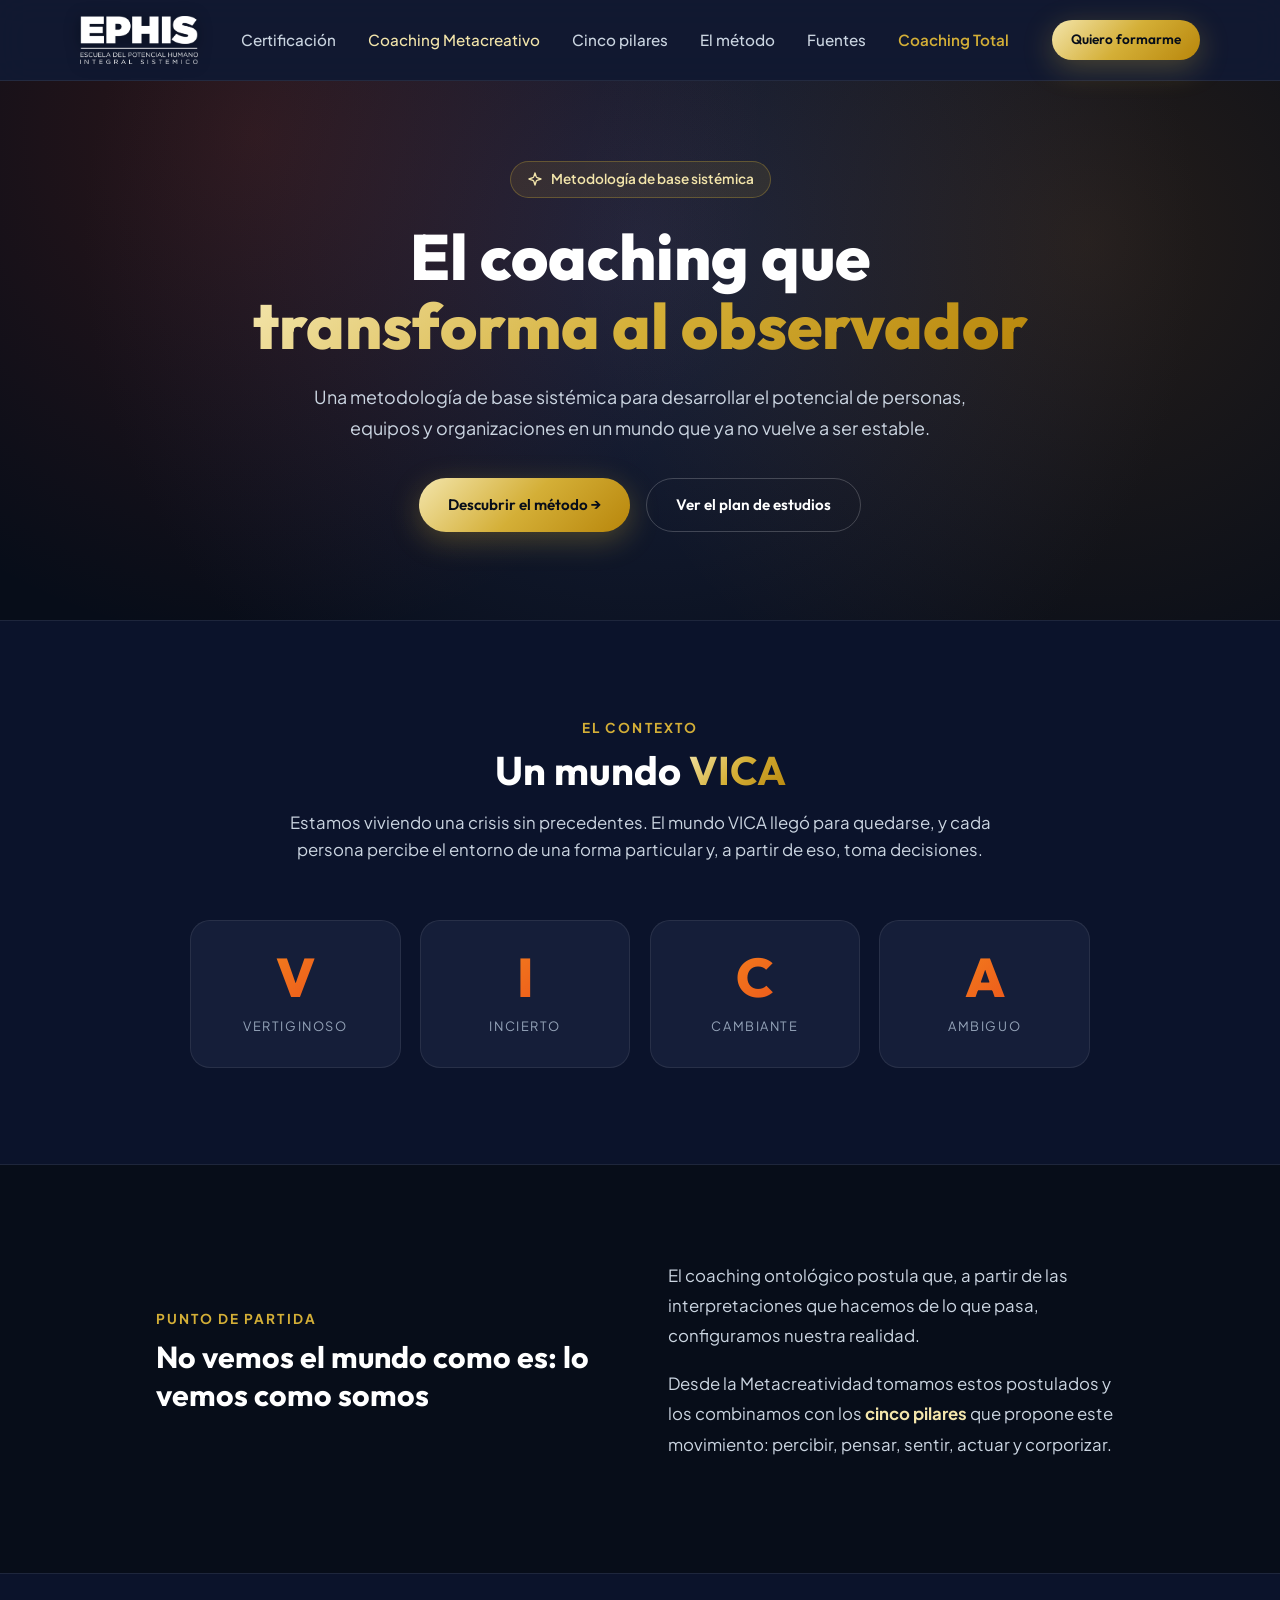
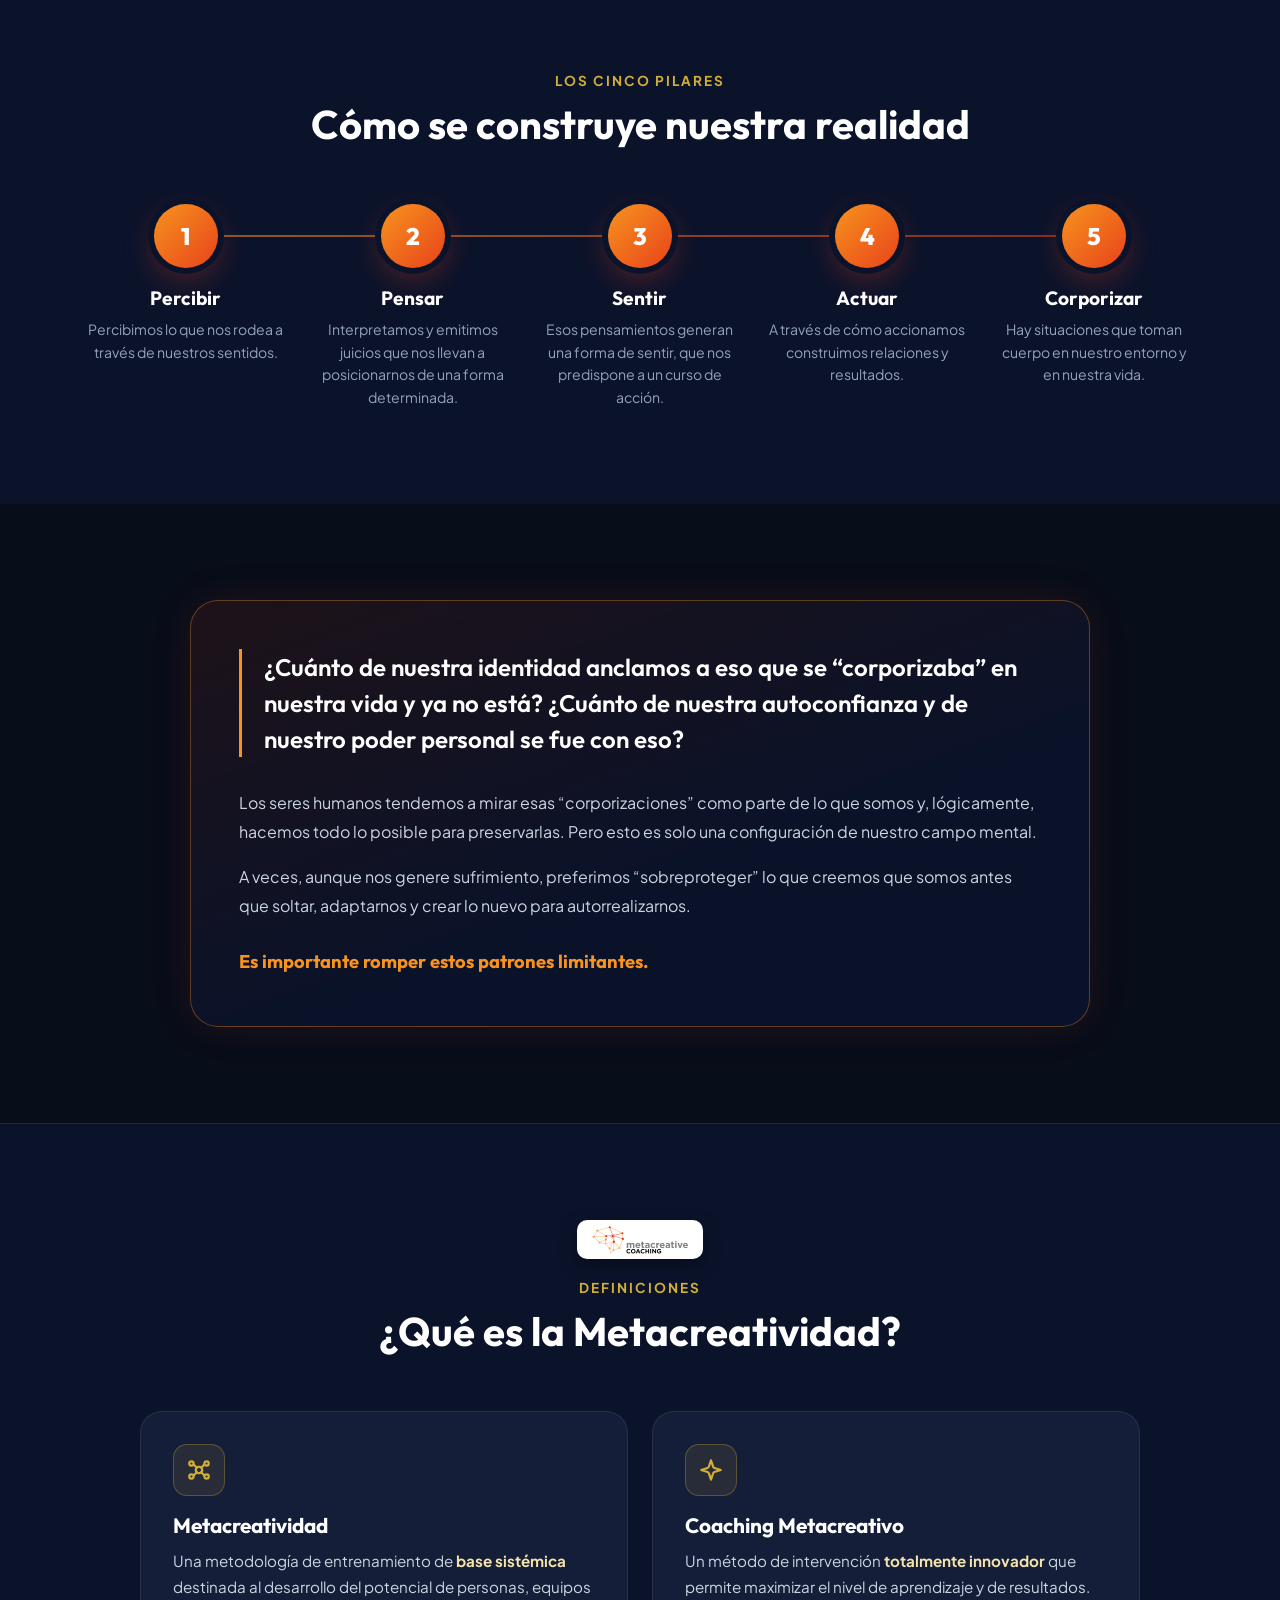
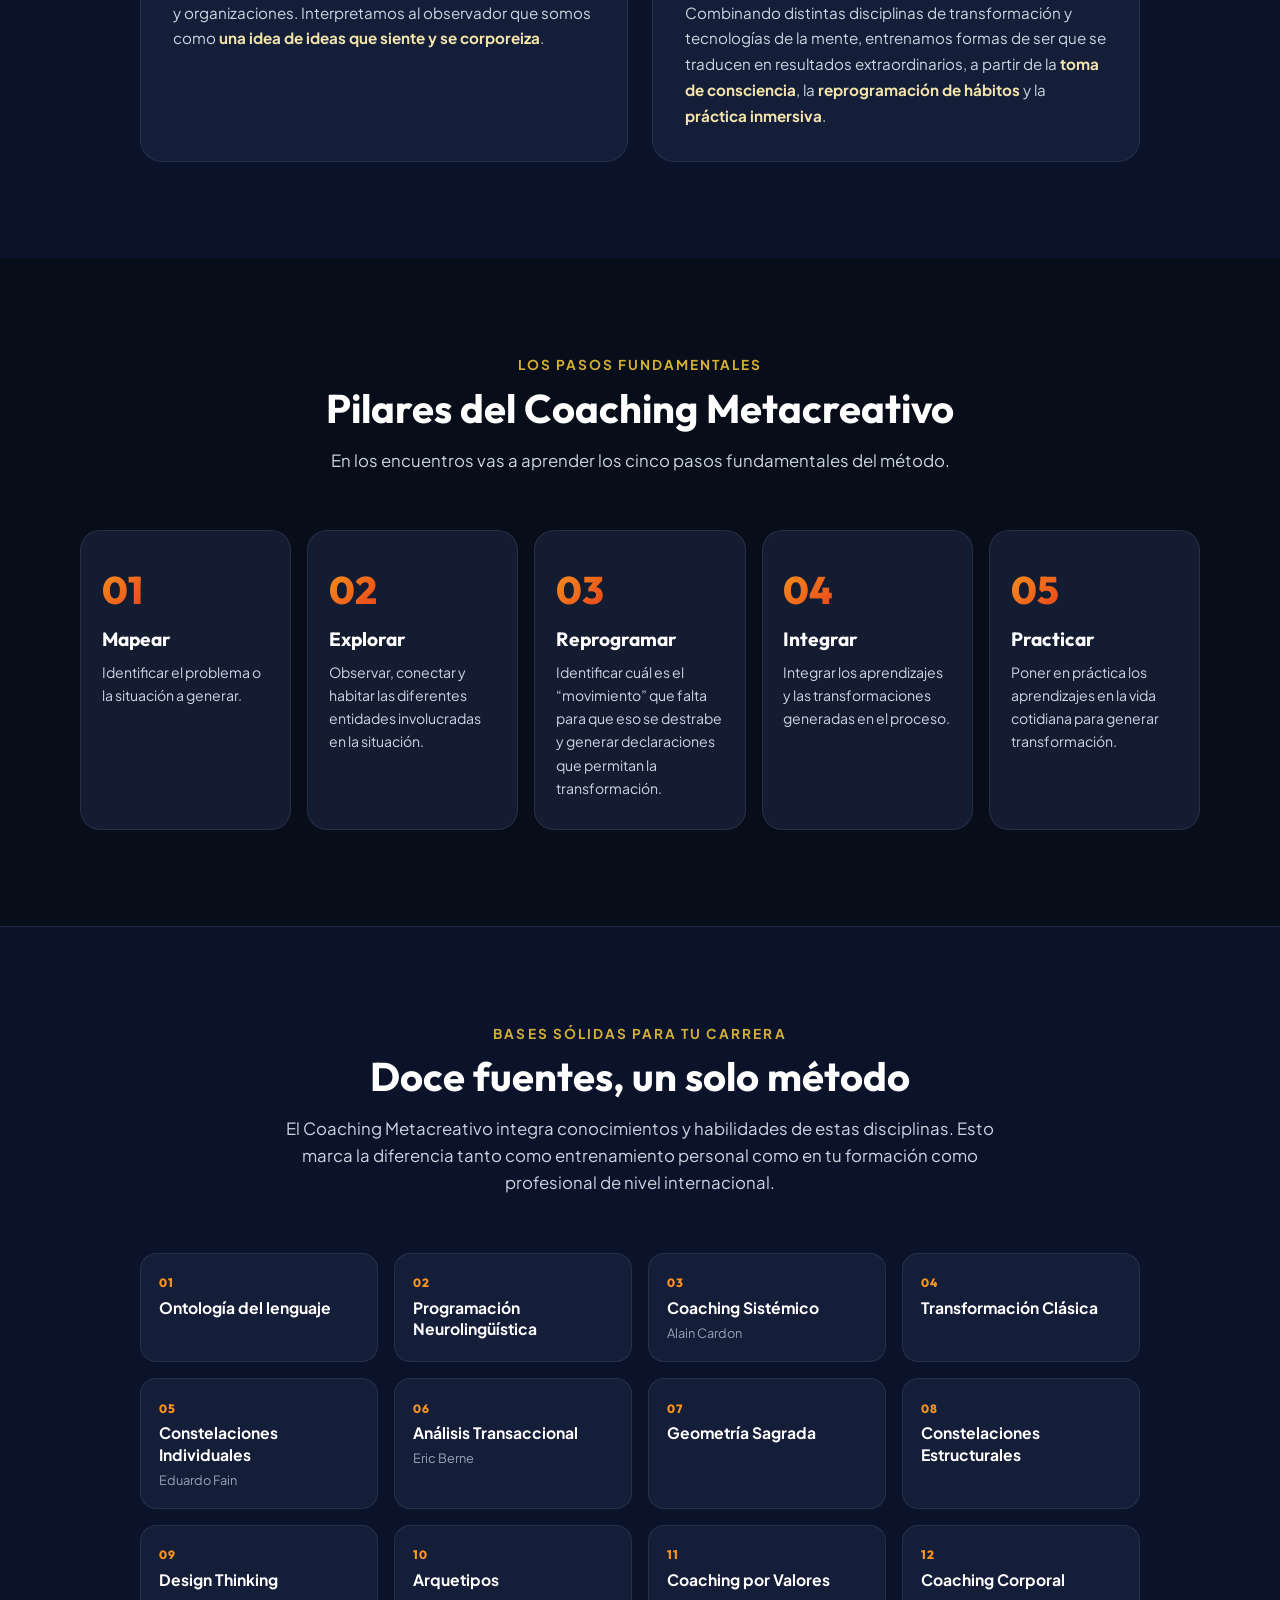
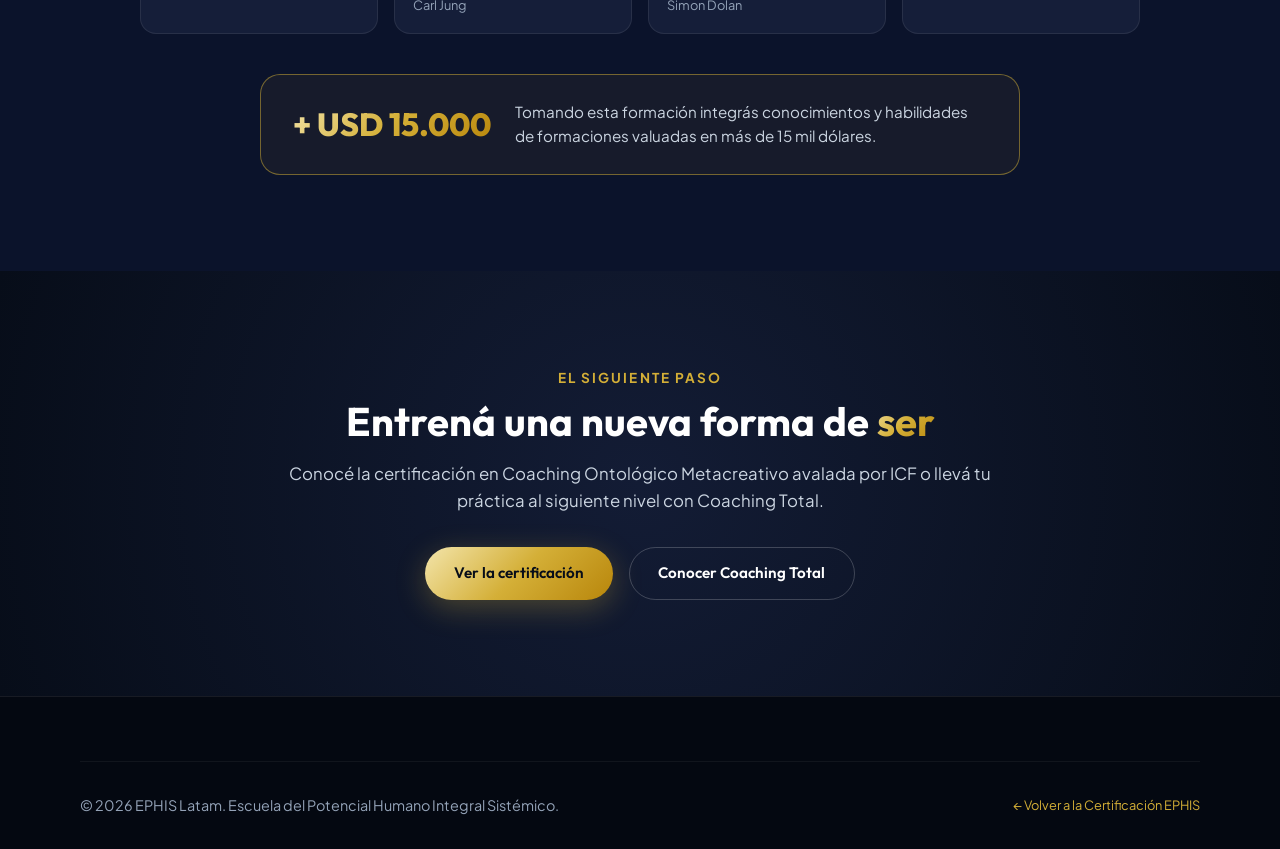
==== coaching-metacreativo.html @ e7b55680 "Add files via upload" ====
<!DOCTYPE html>
<html lang="es">
<head>
  <meta charset="UTF-8">
  <meta name="viewport" content="width=device-width, initial-scale=1.0">
  <title>Coaching Metacreativo | EPHIS Latam · Metodología de transformación</title>
  <meta name="description" content="Coaching Metacreativo: metodología de base sistémica para desarrollar el potencial de personas, equipos y organizaciones. Percibir, pensar, sentir, actuar y corporizar.">

  <meta property="og:title" content="Coaching Metacreativo - EPHIS Latam">
  <meta property="og:description" content="Metodología de entrenamiento de base sistémica que integra 12 disciplinas de transformación.">
  <meta property="og:type" content="website">
  <meta property="og:image" content="assets/metacreative_logo.png">

  <link rel="stylesheet" href="styles.css?v=21">
</head>
<body class="mc-page">

  <header class="header-nav">
    <div class="container nav-container">
      <a href="index.html" class="brand-logo">
        <img src="assets/ephis_logo.png" alt="EPHIS Latam Logo" class="brand-logo-img">
      </a>

      <nav>
        <ul class="nav-links">
          <li><a href="index.html" class="nav-link">Certificación</a></li>
          <li><a href="coaching-metacreativo.html" class="nav-link active">Coaching Metacreativo</a></li>
          <li><a href="#pilares" class="nav-link">Cinco pilares</a></li>
          <li><a href="#metodo" class="nav-link">El método</a></li>
          <li><a href="#fuentes" class="nav-link">Fuentes</a></li>
          <li><a href="coaching-total.html" class="nav-link nav-link-highlight">Coaching Total</a></li>
        </ul>
      </nav>

      <div class="nav-actions">
        <a href="index.html#contacto" class="btn btn-gold ct-nav-cta">Quiero formarme</a>
      </div>
    </div>
  </header>

  <!-- Hero -->
  <section class="mc-hero">
    <div class="container mc-hero-inner">
      <div class="hero-badge">
        <svg class="svg-icon" width="16" height="16" viewBox="0 0 24 24" fill="none" stroke="#D4AF37" stroke-width="2" stroke-linecap="round" stroke-linejoin="round"><path d="m12 3-1.9 5.8a2 2 0 0 1-1.28 1.28L3 12l5.8 1.9a2 2 0 0 1 1.28 1.28L12 21l1.9-5.8a2 2 0 0 1 1.28-1.28L21 12l-5.8-1.9a2 2 0 0 1-1.28-1.28L12 3z"/></svg>
        Metodología de base sistémica
      </div>
      <h1 class="mc-title">El coaching que <span class="text-gold-gradient">transforma al observador</span></h1>
      <p class="mc-lead">Una metodología de base sistémica para desarrollar el potencial de personas, equipos y organizaciones en un mundo que ya no vuelve a ser estable.</p>
      <div class="ct-hero-actions">
        <a href="#pilares" class="btn btn-gold">Descubrir el método →</a>
        <a href="index.html#programa" class="btn btn-outline">Ver el plan de estudios</a>
      </div>
    </div>
  </section>

  <!-- Contexto VICA -->
  <section class="section-padding mc-context">
    <div class="container">
      <div class="section-header">
        <div class="section-subtitle">El contexto</div>
        <h2 class="section-title">Un mundo <span class="text-gold-gradient">VICA</span></h2>
        <p class="section-desc">Estamos viviendo una crisis sin precedentes. El mundo VICA llegó para quedarse, y cada persona percibe el entorno de una forma particular y, a partir de eso, toma decisiones.</p>
      </div>
      <div class="mc-vica">
        <div><b>V</b><span>Vertiginoso</span></div>
        <div><b>I</b><span>Incierto</span></div>
        <div><b>C</b><span>Cambiante</span></div>
        <div><b>A</b><span>Ambiguo</span></div>
      </div>
    </div>
  </section>

  <!-- Observador -->
  <section class="section-padding mc-observer">
    <div class="container mc-split">
      <div>
        <div class="section-subtitle">Punto de partida</div>
        <h2 class="ct-h2">No vemos el mundo como es: lo vemos como somos</h2>
      </div>
      <div class="mc-prose">
        <p>El coaching ontológico postula que, a partir de las interpretaciones que hacemos de lo que pasa, configuramos nuestra realidad.</p>
        <p>Desde la Metacreatividad tomamos estos postulados y los combinamos con los <strong>cinco pilares</strong> que propone este movimiento: percibir, pensar, sentir, actuar y corporizar.</p>
      </div>
    </div>
  </section>

  <!-- Cinco pilares -->
  <section class="section-padding mc-pillars" id="pilares">
    <div class="container">
      <div class="section-header">
        <div class="section-subtitle">Los cinco pilares</div>
        <h2 class="section-title">Cómo se construye nuestra realidad</h2>
      </div>
      <ol class="mc-flow">
        <li>
          <span class="mc-flow-n">1</span>
          <h3>Percibir</h3>
          <p>Percibimos lo que nos rodea a través de nuestros sentidos.</p>
        </li>
        <li>
          <span class="mc-flow-n">2</span>
          <h3>Pensar</h3>
          <p>Interpretamos y emitimos juicios que nos llevan a posicionarnos de una forma determinada.</p>
        </li>
        <li>
          <span class="mc-flow-n">3</span>
          <h3>Sentir</h3>
          <p>Esos pensamientos generan una forma de sentir, que nos predispone a un curso de acción.</p>
        </li>
        <li>
          <span class="mc-flow-n">4</span>
          <h3>Actuar</h3>
          <p>A través de cómo accionamos construimos relaciones y resultados.</p>
        </li>
        <li>
          <span class="mc-flow-n">5</span>
          <h3>Corporizar</h3>
          <p>Hay situaciones que toman cuerpo en nuestro entorno y en nuestra vida.</p>
        </li>
      </ol>
    </div>
  </section>

  <!-- Reflexión -->
  <section class="section-padding mc-reflection">
    <div class="container">
      <div class="mc-reflection-card">
        <p class="mc-quote">¿Cuánto de nuestra identidad anclamos a eso que se “corporizaba” en nuestra vida y ya no está? ¿Cuánto de nuestra autoconfianza y de nuestro poder personal se fue con eso?</p>
        <div class="mc-reflection-text">
          <p>Los seres humanos tendemos a mirar esas “corporizaciones” como parte de lo que somos y, lógicamente, hacemos todo lo posible para preservarlas. Pero esto es solo una configuración de nuestro campo mental.</p>
          <p>A veces, aunque nos genere sufrimiento, preferimos “sobreproteger” lo que creemos que somos antes que soltar, adaptarnos y crear lo nuevo para autorrealizarnos.</p>
          <p class="mc-reflection-end">Es importante romper estos patrones limitantes.</p>
        </div>
      </div>
    </div>
  </section>

  <!-- Qué es -->
  <section class="section-padding mc-what">
    <div class="container">
      <div class="section-header">
        <span class="mc-tag"><img src="assets/metacreative_logo.png" alt="Metacreative Coaching"></span>
        <div class="section-subtitle">Definiciones</div>
        <h2 class="section-title">¿Qué es la Metacreatividad?</h2>
      </div>
      <div class="mc-defs">
        <article class="ct-card">
          <div class="ct-card-icon">
            <svg width="26" height="26" viewBox="0 0 24 24" fill="none" stroke="currentColor" stroke-width="2" stroke-linecap="round" stroke-linejoin="round"><circle cx="12" cy="12" r="3"/><circle cx="5" cy="6" r="2"/><circle cx="19" cy="6" r="2"/><circle cx="5" cy="18" r="2"/><circle cx="19" cy="18" r="2"/><path d="m7 7 3 3"/><path d="m17 7-3 3"/><path d="m7 17 3-3"/><path d="m17 17-3-3"/></svg>
          </div>
          <h3>Metacreatividad</h3>
          <p>Una metodología de entrenamiento de <strong>base sistémica</strong> destinada al desarrollo del potencial de personas, equipos y organizaciones. Interpretamos al observador que somos como <strong>una idea de ideas que siente y se corporeiza</strong>.</p>
        </article>
        <article class="ct-card">
          <div class="ct-card-icon">
            <svg width="26" height="26" viewBox="0 0 24 24" fill="none" stroke="currentColor" stroke-width="2" stroke-linecap="round" stroke-linejoin="round"><path d="m12 3-1.9 5.8a2 2 0 0 1-1.28 1.28L3 12l5.8 1.9a2 2 0 0 1 1.28 1.28L12 21l1.9-5.8a2 2 0 0 1 1.28-1.28L21 12l-5.8-1.9a2 2 0 0 1-1.28-1.28L12 3z"/></svg>
          </div>
          <h3>Coaching Metacreativo</h3>
          <p>Un método de intervención <strong>totalmente innovador</strong> que permite maximizar el nivel de aprendizaje y de resultados. Combinando distintas disciplinas de transformación y tecnologías de la mente, entrenamos formas de ser que se traducen en resultados extraordinarios, a partir de la <strong>toma de consciencia</strong>, la <strong>reprogramación de hábitos</strong> y la <strong>práctica inmersiva</strong>.</p>
        </article>
      </div>
    </div>
  </section>

  <!-- Método: 5 pasos -->
  <section class="section-padding mc-method" id="metodo">
    <div class="container">
      <div class="section-header">
        <div class="section-subtitle">Los pasos fundamentales</div>
        <h2 class="section-title">Pilares del Coaching Metacreativo</h2>
        <p class="section-desc">En los encuentros vas a aprender los cinco pasos fundamentales del método.</p>
      </div>
      <ol class="mc-steps">
        <li>
          <span>01</span>
          <h3>Mapear</h3>
          <p>Identificar el problema o la situación a generar.</p>
        </li>
        <li>
          <span>02</span>
          <h3>Explorar</h3>
          <p>Observar, conectar y habitar las diferentes entidades involucradas en la situación.</p>
        </li>
        <li>
          <span>03</span>
          <h3>Reprogramar</h3>
          <p>Identificar cuál es el “movimiento” que falta para que eso se destrabe y generar declaraciones que permitan la transformación.</p>
        </li>
        <li>
          <span>04</span>
          <h3>Integrar</h3>
          <p>Integrar los aprendizajes y las transformaciones generadas en el proceso.</p>
        </li>
        <li>
          <span>05</span>
          <h3>Practicar</h3>
          <p>Poner en práctica los aprendizajes en la vida cotidiana para generar transformación.</p>
        </li>
      </ol>
    </div>
  </section>

  <!-- Fuentes -->
  <section class="section-padding mc-sources" id="fuentes">
    <div class="container">
      <div class="section-header">
        <div class="section-subtitle">Bases sólidas para tu carrera</div>
        <h2 class="section-title">Doce fuentes, un solo método</h2>
        <p class="section-desc">El Coaching Metacreativo integra conocimientos y habilidades de estas disciplinas. Esto marca la diferencia tanto como entrenamiento personal como en tu formación como profesional de nivel internacional.</p>
      </div>
      <ul class="mc-source-grid">
        <li><b>Ontología del lenguaje</b></li>
        <li><b>Programación Neurolingüística</b></li>
        <li><b>Coaching Sistémico</b><span>Alain Cardon</span></li>
        <li><b>Transformación Clásica</b></li>
        <li><b>Constelaciones Individuales</b><span>Eduardo Fain</span></li>
        <li><b>Análisis Transaccional</b><span>Eric Berne</span></li>
        <li><b>Geometría Sagrada</b></li>
        <li><b>Constelaciones Estructurales</b></li>
        <li><b>Design Thinking</b></li>
        <li><b>Arquetipos</b><span>Carl Jung</span></li>
        <li><b>Coaching por Valores</b><span>Simon Dolan</span></li>
        <li><b>Coaching Corporal</b></li>
      </ul>
      <div class="mc-value">
        <strong>+ USD 15.000</strong>
        <span>Tomando esta formación integrás conocimientos y habilidades de formaciones valuadas en más de 15 mil dólares.</span>
      </div>
    </div>
  </section>

  <!-- CTA -->
  <section class="section-padding ct-cta">
    <div class="container ct-cta-inner">
      <div class="section-subtitle">El siguiente paso</div>
      <h2 class="section-title">Entrená una nueva forma de <span class="text-gold-gradient">ser</span></h2>
      <p class="section-desc">Conocé la certificación en Coaching Ontológico Metacreativo avalada por ICF o llevá tu práctica al siguiente nivel con Coaching Total.</p>
      <div class="ct-hero-actions">
        <a href="index.html#programa" class="btn btn-gold">Ver la certificación</a>
        <a href="coaching-total.html" class="btn btn-outline">Conocer Coaching Total</a>
      </div>
    </div>
  </section>

  <footer class="footer">
    <div class="container">
      <div class="footer-bottom">
        <div>© 2026 EPHIS Latam. Escuela del Potencial Humano Integral Sistémico.</div>
        <div style="font-size: 0.8rem;"><a href="index.html">← Volver a la Certificación EPHIS</a></div>
      </div>
    </div>
  </footer>

</body>
</html>
---- styles.css ----
/* ==========================================================================
   EPHIS LATAM - EXECUTIVE DESIGN SYSTEM & STYLESHEET
   Escuela del Potencial Humano Integral Sistémico
   ========================================================================== */

@import url('https://fonts.googleapis.com/css2?family=Outfit:wght@400;500;600;700;800&family=Plus+Jakarta+Sans:wght@300;400;500;600;700&display=swap');

:root {
  /* Color Palette - Executive Obsidian & Champagne */
  --bg-dark: #070D19;
  --bg-surface-1: #0B132B;
  --bg-surface-2: #131C35;
  --bg-surface-3: #1C2541;
  --bg-glass: rgba(19, 28, 53, 0.85);
  --bg-glass-card: rgba(28, 37, 65, 0.65);
  
  --border-gold: linear-gradient(135deg, rgba(212, 175, 55, 0.4), rgba(243, 229, 171, 0.1));
  --border-subtle: rgba(255, 255, 255, 0.08);
  --border-active: rgba(212, 175, 55, 0.5);

  --accent-gold-primary: #D4AF37;
  --accent-gold-light: #F3E5AB;
  --accent-gold-dark: #AA820A;
  --gold-gradient: linear-gradient(135deg, #F3E5AB 0%, #D4AF37 50%, #B8860B 100%);
  --gold-glow: 0 0 25px rgba(212, 175, 55, 0.25);

  --accent-emerald: #10B981;
  --emerald-gradient: linear-gradient(135deg, #34D399 0%, #10B981 100%);

  --text-primary: #FFFFFF;
  --text-secondary: #CBD5E1;
  --text-muted: #94A3B8;
  --text-gold: #F3E5AB;

  /* Typography */
  --font-heading: 'Outfit', sans-serif;
  --font-body: 'Plus Jakarta Sans', sans-serif;

  /* Spacing & Elevation */
  --radius-sm: 8px;
  --radius-md: 14px;
  --radius-lg: 24px;
  --radius-pill: 9999px;

  --shadow-sm: 0 4px 12px rgba(0,0,0,0.25);
  --shadow-md: 0 10px 30px rgba(0,0,0,0.35);
  --shadow-lg: 0 20px 50px rgba(0,0,0,0.5);
  --shadow-gold: 0 8px 30px rgba(212, 175, 55, 0.3);

  --transition-fast: all 0.25s cubic-bezier(0.16, 1, 0.3, 1);
  --transition-smooth: all 0.4s cubic-bezier(0.16, 1, 0.3, 1);
}

/* Reset & Base Styles */
*, *::before, *::after {
  box-sizing: border-box;
  margin: 0;
  padding: 0;
}

html {
  scroll-behavior: smooth;
  font-size: 16px;
  background-color: var(--bg-dark);
  color: var(--text-primary);
  font-family: var(--font-body);
  -webkit-font-smoothing: antialiased;
}

body {
  overflow-x: hidden;
  line-height: 1.6;
}

/* Typography Helpers */
h1, h2, h3, h4, h5, h6 {
  font-family: var(--font-heading);
  font-weight: 700;
  line-height: 1.2;
  color: var(--text-primary);
}

.text-gold-gradient {
  background: var(--gold-gradient);
  -webkit-background-clip: text;
  -webkit-text-fill-color: transparent;
  display: inline-block;
}

.text-emerald {
  color: var(--accent-emerald);
}

/* SVG Icon Helpers */
.svg-icon {
  display: inline-block;
  vertical-align: middle;
  stroke-width: 2px;
  stroke: currentColor;
  fill: none;
}

.pay-badge {
  display: inline-flex;
  align-items: center;
  gap: 0.5rem;
}

.pay-badge svg {
  color: var(--accent-gold-primary);
}

.container {
  width: 90%;
  max-width: 1240px;
  margin: 0 auto;
  padding: 0 1rem;
}

/* Layout Utilities */
.section-padding {
  padding: 6rem 0;
}

@media (max-width: 768px) {
  .section-padding {
    padding: 3.5rem 0;
  }
}

.text-center { text-align: center; }
.text-left { text-align: left; }

/* Announcement Bar */
.announcement-bar {
  background: linear-gradient(90deg, #0f172a, #1e293b, #0f172a);
  border-bottom: 1px solid rgba(212, 175, 55, 0.3);
  padding: 0.6rem 1rem;
  font-size: 0.875rem;
  font-weight: 500;
  color: var(--text-secondary);
  display: flex;
  justify-content: center;
  align-items: center;
  gap: 1rem;
}

.announcement-badge {
  background: var(--gold-gradient);
  color: #070D19;
  font-size: 0.75rem;
  font-weight: 700;
  padding: 0.2rem 0.6rem;
  border-radius: var(--radius-pill);
  text-transform: uppercase;
  letter-spacing: 0.05em;
}

/* Header & Sticky Navigation */
.header-nav {
  position: sticky;
  top: 0;
  z-index: 1000;
  background: var(--bg-glass);
  backdrop-filter: blur(16px);
  -webkit-backdrop-filter: blur(16px);
  border-bottom: 1px solid var(--border-subtle);
  transition: var(--transition-fast);
}

.nav-container {
  display: flex;
  justify-content: space-between;
  align-items: center;
  height: 80px;
}

.brand-logo {
  display: flex;
  align-items: center;
  gap: 0.75rem;
  text-decoration: none;
}

.brand-logo-img {
  height: 48px;
  width: auto;
  object-fit: contain;
  filter: drop-shadow(0 2px 8px rgba(0,0,0,0.4));
}

.nav-links {
  display: flex;
  gap: 2rem;
  list-style: none;
}

.nav-link {
  color: var(--text-secondary);
  text-decoration: none;
  font-size: 0.95rem;
  font-weight: 500;
  transition: var(--transition-fast);
}

.nav-link:hover {
  color: var(--accent-gold-light);
}

.nav-actions {
  display: flex;
  align-items: center;
  gap: 1rem;
}

.mobile-toggle {
  display: none;
  background: none;
  border: none;
  color: #fff;
  font-size: 1.8rem;
  cursor: pointer;
}

/* Button Component */
.btn {
  display: inline-flex;
  align-items: center;
  justify-content: center;
  gap: 0.6rem;
  padding: 0.85rem 1.8rem;
  border-radius: var(--radius-pill);
  font-family: var(--font-heading);
  font-weight: 600;
  font-size: 0.95rem;
  text-decoration: none;
  cursor: pointer;
  transition: var(--transition-fast);
  border: none;
  outline: none;
}

.btn-gold {
  background: var(--gold-gradient);
  color: #070D19;
  box-shadow: var(--shadow-gold);
}

.btn-gold:hover {
  transform: translateY(-2px);
  box-shadow: 0 12px 35px rgba(212, 175, 55, 0.45);
}

.btn-outline {
  background: transparent;
  color: var(--text-primary);
  border: 1px solid rgba(255, 255, 255, 0.2);
}

.btn-outline:hover {
  border-color: var(--accent-gold-primary);
  color: var(--accent-gold-light);
  background: rgba(212, 175, 55, 0.08);
}

.btn-emerald {
  background: var(--emerald-gradient);
  color: #FFF;
  box-shadow: 0 6px 20px rgba(16, 185, 129, 0.3);
}

.btn-emerald:hover {
  transform: translateY(-2px);
  box-shadow: 0 10px 30px rgba(16, 185, 129, 0.45);
}

/* Hero Section */
.hero {
  position: relative;
  display: flex;
  align-items: center;
  min-height: calc(100vh - 130px);
  padding: 5rem 0 5.5rem 0;
  text-align: center;
  background:
    radial-gradient(circle at 18% 12%, rgba(212, 175, 55, 0.14) 0%, transparent 42%),
    radial-gradient(circle at 85% 28%, rgba(60, 80, 140, 0.35) 0%, transparent 45%),
    radial-gradient(circle at 50% 30%, rgba(28, 37, 65, 0.9) 0%, var(--bg-dark) 78%);
  overflow: hidden;
}

.hero::after {
  content: '';
  position: absolute;
  inset: 0;
  background-image:
    linear-gradient(rgba(255, 255, 255, 0.035) 1px, transparent 1px),
    linear-gradient(90deg, rgba(255, 255, 255, 0.035) 1px, transparent 1px);
  background-size: 64px 64px;
  mask-image: radial-gradient(ellipse at 50% 40%, #000 0%, transparent 70%);
  -webkit-mask-image: radial-gradient(ellipse at 50% 40%, #000 0%, transparent 70%);
  pointer-events: none;
}

.hero::before {
  content: '';
  position: absolute;
  top: -10%;
  left: 50%;
  transform: translateX(-50%);
  width: 600px;
  height: 600px;
  background: radial-gradient(circle, rgba(212, 175, 55, 0.12) 0%, transparent 70%);
  pointer-events: none;
}

.hero-inner {
  position: relative;
  z-index: 1;
  max-width: 980px;
}

.hero-badge {
  display: inline-flex;
  align-items: center;
  gap: 0.5rem;
  padding: 0.4rem 1rem;
  background: rgba(212, 175, 55, 0.1);
  border: 1px solid rgba(212, 175, 55, 0.3);
  border-radius: var(--radius-pill);
  color: var(--accent-gold-light);
  font-size: 0.85rem;
  font-weight: 600;
  margin-bottom: 1.5rem;
}

.hero-title {
  font-size: clamp(2.4rem, 5.6vw, 4.2rem);
  line-height: 1.1;
  letter-spacing: -0.02em;
  margin-bottom: 1.4rem;
  text-wrap: balance;
}

@media (max-width: 992px) {
  .hero-title { font-size: clamp(2.1rem, 7vw, 2.8rem); }
}

.hero-description {
  font-size: 1.15rem;
  color: var(--text-secondary);
  margin: 0 auto 2.2rem;
  max-width: 720px;
  text-wrap: balance;
}

.hero-cta-group {
  display: flex;
  gap: 1rem;
  flex-wrap: wrap;
  justify-content: center;
  margin-bottom: 3.2rem;
}

.hero-metrics {
  display: grid;
  grid-template-columns: repeat(4, auto);
  max-width: 860px;
  margin: 0 auto;
  border: 1px solid var(--border-subtle);
  border-radius: 20px;
  background: var(--bg-glass-card);
  backdrop-filter: blur(8px);
}

.hero-metrics .metric-item {
  padding: 1.2rem 1.6rem;
}

.hero-metrics .metric-item + .metric-item {
  border-left: 1px solid var(--border-subtle);
}

.metric-item {
  display: flex;
  flex-direction: column;
  align-items: center;
  text-align: center;
}

.metric-value {
  font-family: var(--font-heading);
  font-size: 1.6rem;
  font-weight: 800;
  color: var(--accent-gold-light);
  white-space: nowrap;
}

.metric-label {
  font-size: 0.78rem;
  color: var(--text-muted);
}

/* Hero Media Card */
.hero-card {
  position: relative;
  background: var(--bg-surface-2);
  border-radius: var(--radius-lg);
  padding: 0.75rem;
  border: 1px solid rgba(212, 175, 55, 0.35);
  box-shadow: var(--shadow-lg);
}

.hero-img-wrapper {
  position: relative;
  border-radius: calc(var(--radius-lg) - 4px);
  overflow: hidden;
}

.hero-img-wrapper img {
  width: 100%;
  height: 440px;
  object-fit: cover;
  display: block;
}

.hero-overlay-badge {
  position: absolute;
  bottom: 1.2rem;
  left: 1.2rem;
  right: 1.2rem;
  background: rgba(11, 19, 43, 0.9);
  backdrop-filter: blur(12px);
  padding: 1rem 1.25rem;
  border-radius: var(--radius-md);
  border: 1px solid rgba(212, 175, 55, 0.4);
  display: flex;
  align-items: center;
  gap: 1rem;
}

.badge-icf-icon {
  height: 52px;
  width: auto;
  object-fit: contain;
  filter: drop-shadow(0 2px 6px rgba(0,0,0,0.5));
}

.badge-text-title {
  font-size: 0.95rem;
  font-weight: 700;
  color: var(--accent-gold-light);
}

.badge-text-sub {
  font-size: 0.78rem;
  color: var(--text-muted);
}

/* Section Headers */
.section-header {
  max-width: 750px;
  margin: 0 auto 3.5rem auto;
  text-align: center;
}

.section-subtitle {
  text-transform: uppercase;
  letter-spacing: 0.15em;
  font-size: 0.85rem;
  font-weight: 700;
  color: var(--accent-gold-primary);
  margin-bottom: 0.5rem;
}

.section-title {
  font-size: 2.5rem;
  margin-bottom: 1rem;
}

.section-desc {
  font-size: 1.05rem;
  color: var(--text-secondary);
}

/* Trust & Accreditation Banner Section */
.trust-section {
  background: var(--bg-surface-1);
  border-top: 1px solid var(--border-subtle);
  border-bottom: 1px solid var(--border-subtle);
  padding: 4rem 0;
}

.accreditation-row {
  display: flex;
  justify-content: center;
  align-items: center;
  gap: 2.5rem;
  flex-wrap: wrap;
  margin-bottom: 3rem;
  padding: 1.5rem 2rem;
  background: rgba(19, 28, 53, 0.5);
  border: 1px solid var(--border-subtle);
  border-radius: var(--radius-lg);
}

.accred-logo-item {
  display: flex;
  flex-direction: column;
  align-items: center;
  gap: 0.5rem;
}

.accred-logo-img {
  max-height: 80px;
  width: auto;
  object-fit: contain;
  transition: var(--transition-fast);
  filter: drop-shadow(0 4px 10px rgba(0,0,0,0.4));
}

.accred-logo-img:hover {
  transform: scale(1.05);
}

.accred-label {
  font-size: 0.8rem;
  font-weight: 600;
  color: var(--text-gold);
  text-transform: uppercase;
  letter-spacing: 0.05em;
}

/* Level Credentials White Logos Showcase - Compact Vertical Stack */
.level-credentials-grid {
  display: grid;
  grid-template-columns: 1fr 1fr;
  gap: 2rem;
  align-items: stretch;
  max-width: 950px;
  margin: 0 auto;
}

@media (max-width: 768px) {
  .level-credentials-grid {
    grid-template-columns: 1fr;
    gap: 1.5rem;
  }
}

.level-cred-item {
  background: var(--bg-glass-card);
  border: 1px solid var(--border-subtle);
  border-radius: var(--radius-lg);
  padding: 2rem 1.75rem;
  display: flex;
  flex-direction: column;
  align-items: center;
  text-align: center;
  gap: 1.25rem;
  transition: var(--transition-fast);
}

.level-cred-item.featured {
  border-color: var(--accent-gold-primary);
  background: linear-gradient(135deg, rgba(28, 37, 65, 0.85) 0%, rgba(19, 28, 53, 0.95) 100%);
  box-shadow: var(--shadow-gold);
}

.level-cred-item:hover {
  transform: translateY(-4px);
  border-color: var(--accent-gold-primary);
}

.level-cred-logo {
  height: 55px;
  width: auto;
  object-fit: contain;
  filter: drop-shadow(0 4px 10px rgba(255, 255, 255, 0.15));
}

.level-cred-info {
  display: flex;
  flex-direction: column;
  align-items: center;
  gap: 0.4rem;
}

.level-cred-badge {
  display: inline-block;
  padding: 0.2rem 0.75rem;
  border-radius: var(--radius-pill);
  font-size: 0.72rem;
  font-weight: 700;
  text-transform: uppercase;
  background: rgba(255, 255, 255, 0.1);
  color: var(--text-secondary);
}

.level-cred-badge.gold {
  background: var(--gold-gradient);
  color: #070D19;
}

.level-cred-title {
  font-size: 1.25rem;
  font-weight: 700;
  color: var(--text-primary);
  line-height: 1.3;
}

.level-cred-sub {
  font-size: 0.88rem;
  color: var(--accent-gold-light);
  font-weight: 500;
}

.trust-grid {
  display: grid;
  grid-template-columns: repeat(auto-fit, minmax(280px, 1fr));
  gap: 2rem;
}

.trust-card {
  background: var(--bg-glass-card);
  border: 1px solid var(--border-subtle);
  padding: 2rem;
  border-radius: var(--radius-md);
  transition: var(--transition-fast);
}

.trust-card:hover {
  border-color: var(--accent-gold-primary);
  transform: translateY(-4px);
}

.trust-icon {
  font-size: 2.2rem;
  margin-bottom: 1rem;
  color: var(--accent-gold-primary);
}

.trust-title {
  font-size: 1.25rem;
  margin-bottom: 0.5rem;
}

.trust-desc {
  font-size: 0.9rem;
  color: var(--text-secondary);
}

/* Track Selector Section */
.tracks-section {
  background: var(--bg-dark);
}

.track-tabs {
  display: flex;
  justify-content: space-between;
  align-items: center;
  gap: 0.4rem;
  flex-wrap: nowrap;
  width: 100%;
  margin-bottom: 2.5rem;
  overflow-x: auto;
  padding-bottom: 0.5rem;
}

.track-tab {
  flex: 1 1 0px;
  min-width: 0;
  padding: 0.75rem 0.35rem;
  border-radius: var(--radius-pill);
  background: var(--bg-surface-2);
  color: var(--text-secondary);
  border: 1px solid var(--border-subtle);
  font-weight: 600;
  font-size: 0.82rem;
  cursor: pointer;
  transition: var(--transition-fast);
  white-space: nowrap;
  text-align: center;
}

.track-tab.active, .track-tab:hover {
  background: var(--gold-gradient);
  color: #070D19;
  border-color: var(--accent-gold-primary);
}

.track-display-card {
  background: var(--bg-surface-2);
  border-radius: var(--radius-lg);
  border: 1px solid var(--border-active);
  padding: 3rem;
  display: grid;
  grid-template-columns: 1fr 1fr;
  gap: 3rem;
  align-items: center;
  box-shadow: var(--shadow-md);
}

.track-details h3 {
  font-size: 2rem;
  margin-bottom: 1rem;
}

.track-details p {
  color: var(--text-secondary);
  font-size: 1.05rem;
  margin-bottom: 1.5rem;
}

.track-list {
  list-style: none;
  margin-bottom: 2rem;
}

.track-list li {
  position: relative;
  padding-left: 1.8rem;
  margin-bottom: 0.75rem;
  font-size: 0.95rem;
  color: var(--text-secondary);
}

.track-list li::before {
  content: '';
  position: absolute;
  left: 0;
  top: 0.25rem;
  width: 16px;
  height: 16px;
  background-image: url("data:image/svg+xml,%3Csvg xmlns='http://www.w3.org/2000/svg' viewBox='0 0 24 24' fill='none' stroke='%23D4AF37' stroke-width='3' stroke-linecap='round' stroke-linejoin='round'%3E%3Cpolyline points='20 6 9 17 4 12'/%3E%3C/svg%3E");
  background-repeat: no-repeat;
  background-size: contain;
}

.track-visual {
  background: radial-gradient(circle, rgba(212, 175, 55, 0.15) 0%, transparent 70%);
  padding: 2rem;
  border-radius: var(--radius-md);
  text-align: center;
  border: 1px dashed rgba(212, 175, 55, 0.3);
}

.track-visual-icon {
  font-size: 4rem;
  margin-bottom: 1rem;
}

/* Real Formaciones Gallery Section */
.gallery-section {
  background: var(--bg-dark);
  padding: 5rem 0;
}

.gallery-grid {
  display: grid;
  grid-template-columns: repeat(3, 1fr);
  gap: 1.75rem;
}

@media (max-width: 992px) {
  .gallery-grid {
    grid-template-columns: 1fr;
  }
}

.gallery-card {
  position: relative;
  border-radius: var(--radius-md);
  overflow: hidden;
  border: 1px solid var(--border-subtle);
  background: var(--bg-surface-2);
  transition: var(--transition-fast);
}

.gallery-card:hover {
  transform: translateY(-6px);
  border-color: var(--accent-gold-primary);
  box-shadow: var(--shadow-gold);
}

.gallery-card img {
  width: 100%;
  height: 280px;
  object-fit: cover;
  display: block;
}

.gallery-caption {
  padding: 1.25rem;
  background: rgba(11, 19, 43, 0.95);
}

.gallery-caption h4 {
  font-size: 1.1rem;
  color: var(--accent-gold-light);
  margin-bottom: 0.3rem;
}

.gallery-caption p {
  font-size: 0.85rem;
  color: var(--text-secondary);
}

/* Dual Level Program Section */
.curriculum-section {
  background: var(--bg-surface-1);
}

.level-cards-grid {
  display: grid;
  grid-template-columns: 1fr 1fr;
  gap: 2rem;
  margin-bottom: 3rem;
}

.level-card {
  background: var(--bg-glass-card);
  border: 1px solid var(--border-subtle);
  border-radius: var(--radius-lg);
  padding: 2.5rem;
  position: relative;
  display: flex;
  flex-direction: column;
  justify-content: space-between;
}

.level-card.featured {
  border-color: var(--accent-gold-primary);
  box-shadow: var(--shadow-gold);
  background: linear-gradient(180deg, rgba(28, 37, 65, 0.85) 0%, rgba(19, 28, 53, 0.95) 100%);
}

.level-header-badge {
  display: flex;
  justify-content: space-between;
  align-items: flex-start;
  margin-bottom: 1.25rem;
}

.level-badge-img {
  max-height: 75px;
  width: auto;
  object-fit: contain;
  filter: drop-shadow(0 4px 12px rgba(212, 175, 55, 0.3));
}

.level-tag {
  padding: 0.3rem 0.8rem;
  border-radius: var(--radius-pill);
  font-size: 0.75rem;
  font-weight: 700;
  text-transform: uppercase;
  background: rgba(255, 255, 255, 0.1);
  color: var(--text-secondary);
}

.level-card.featured .level-tag {
  background: var(--gold-gradient);
  color: #070D19;
}

.level-title {
  font-size: 1.6rem;
  margin-bottom: 0.75rem;
}

.level-cert {
  font-size: 0.9rem;
  color: var(--accent-gold-light);
  font-weight: 600;
  margin-bottom: 1.5rem;
  padding-bottom: 1rem;
  border-bottom: 1px solid var(--border-subtle);
}

.level-features {
  list-style: none;
  margin-bottom: 2rem;
}

.level-features li {
  margin-bottom: 0.8rem;
  font-size: 0.95rem;
  color: var(--text-secondary);
  display: flex;
  align-items: flex-start;
  gap: 0.6rem;
}

.level-features li span {
  color: var(--accent-gold-primary);
}

/* Accordion Curriculum Modules */
.curriculum-accordion {
  max-width: 900px;
  margin: 0 auto;
}

.accordion-item {
  background: var(--bg-surface-2);
  border: 1px solid var(--border-subtle);
  border-radius: var(--radius-md);
  margin-bottom: 1rem;
  overflow: hidden;
}

.accordion-header {
  width: 100%;
  padding: 1.25rem 1.75rem;
  background: none;
  border: none;
  color: var(--text-primary);
  display: flex;
  justify-content: space-between;
  align-items: center;
  cursor: pointer;
  font-family: var(--font-heading);
  font-size: 1.1rem;
  font-weight: 600;
  text-align: left;
}

.accordion-header:hover {
  color: var(--accent-gold-light);
}

.accordion-icon {
  font-size: 1.2rem;
  transition: transform 0.3s ease;
}

.accordion-item.active .accordion-icon {
  transform: rotate(180deg);
  color: var(--accent-gold-primary);
}

.accordion-content {
  max-height: 0;
  overflow: hidden;
  transition: max-height 0.4s cubic-bezier(0, 1, 0, 1);
  background: rgba(0, 0, 0, 0.2);
}

.accordion-item.active .accordion-content {
  max-height: 500px;
  transition: max-height 0.4s ease-in-out;
}

.accordion-inner {
  padding: 1.5rem 1.75rem;
  color: var(--text-secondary);
  font-size: 0.95rem;
  line-height: 1.7;
}

/* Testimonials Wall */
.testimonials-section {
  background: var(--bg-dark);
}

.testimonial-filter {
  display: flex;
  justify-content: center;
  gap: 0.5rem;
  flex-wrap: wrap;
  margin-bottom: 3rem;
}

.filter-btn {
  background: var(--bg-surface-2);
  color: var(--text-muted);
  border: 1px solid var(--border-subtle);
  padding: 0.5rem 1.2rem;
  border-radius: var(--radius-pill);
  font-size: 0.85rem;
  font-weight: 600;
  cursor: pointer;
  transition: var(--transition-fast);
}

.filter-btn.active, .filter-btn:hover {
  background: rgba(212, 175, 55, 0.15);
  color: var(--accent-gold-light);
  border-color: var(--accent-gold-primary);
}

.testimonials-grid {
  display: grid;
  grid-template-columns: repeat(auto-fit, minmax(320px, 1fr));
  gap: 1.75rem;
}

.testimonial-card {
  background: var(--bg-glass-card);
  border: 1px solid var(--border-subtle);
  border-radius: var(--radius-md);
  padding: 2rem;
  display: flex;
  flex-direction: column;
  justify-content: space-between;
  transition: var(--transition-fast);
}

.testimonial-card:hover {
  border-color: rgba(212, 175, 55, 0.4);
  transform: translateY(-4px);
}

.testimonial-quote {
  font-size: 0.98rem;
  color: var(--text-secondary);
  font-style: italic;
  margin-bottom: 1.5rem;
  position: relative;
}

.testimonial-quote::before {
  content: '“';
  font-size: 3rem;
  font-family: Georgia, serif;
  color: rgba(212, 175, 55, 0.3);
  position: absolute;
  top: -1.2rem;
  left: -0.5rem;
}

.testimonial-author {
  display: flex;
  align-items: center;
  gap: 0.85rem;
  border-top: 1px solid var(--border-subtle);
  padding-top: 1rem;
}

.author-avatar {
  width: 44px;
  height: 44px;
  border-radius: 50%;
  background: var(--gold-gradient);
  color: #070D19;
  display: flex;
  align-items: center;
  justify-content: center;
  font-weight: 800;
  font-size: 1rem;
}

.author-name {
  font-weight: 700;
  font-size: 0.95rem;
}

.author-location {
  font-size: 0.8rem;
  color: var(--text-muted);
}

/* Investment & Calculator Section */
.investment-section {
  background: var(--bg-surface-1);
}

.calc-box {
  background: var(--bg-surface-2);
  border: 1px solid var(--border-active);
  border-radius: var(--radius-lg);
  padding: 3rem;
  max-width: 850px;
  margin: 0 auto;
  box-shadow: var(--shadow-md);
}

.calc-options {
  display: grid;
  grid-template-columns: repeat(3, 1fr);
  gap: 1rem;
  margin-bottom: 2.5rem;
}

.calc-opt-btn {
  background: var(--bg-dark);
  border: 1px solid var(--border-subtle);
  padding: 1.25rem 1rem;
  border-radius: var(--radius-md);
  cursor: pointer;
  text-align: center;
  transition: var(--transition-fast);
}

.calc-opt-btn.active {
  background: rgba(212, 175, 55, 0.12);
  border-color: var(--accent-gold-primary);
}

.calc-opt-title {
  font-weight: 700;
  font-size: 1rem;
  color: var(--text-primary);
  margin-bottom: 0.25rem;
}

.calc-opt-sub {
  font-size: 0.8rem;
  color: var(--text-muted);
}

.calc-result-display {
  text-align: center;
  padding: 2rem;
  background: rgba(0,0,0,0.25);
  border-radius: var(--radius-md);
  margin-bottom: 2rem;
}

.calc-price {
  font-size: 3rem;
  font-family: var(--font-heading);
  font-weight: 800;
  color: var(--accent-gold-light);
  margin-bottom: 0.5rem;
}

.calc-detail-text {
  font-size: 0.9rem;
  color: var(--text-muted);
}

.payment-methods-grid {
  display: flex;
  justify-content: center;
  gap: 1.5rem;
  flex-wrap: wrap;
  align-items: center;
  margin-top: 1.5rem;
}

.pay-badge {
  background: rgba(255, 255, 255, 0.05);
  padding: 0.5rem 1rem;
  border-radius: var(--radius-sm);
  font-size: 0.85rem;
  font-weight: 600;
  color: var(--text-secondary);
}

/* Admission Roadmap */
.roadmap-section {
  background: var(--bg-dark);
}

.roadmap-grid {
  display: grid;
  grid-template-columns: repeat(4, 1fr);
  gap: 1.5rem;
  position: relative;
}

@media (max-width: 992px) {
  .roadmap-grid {
    grid-template-columns: 1fr 1fr;
  }
}

@media (max-width: 576px) {
  .roadmap-grid {
    grid-template-columns: 1fr;
  }
}

.roadmap-card {
  background: var(--bg-surface-2);
  border: 1px solid var(--border-subtle);
  border-radius: var(--radius-md);
  padding: 2rem 1.5rem;
  position: relative;
}

.step-num {
  width: 38px;
  height: 38px;
  border-radius: 50%;
  background: var(--gold-gradient);
  color: #070D19;
  font-weight: 800;
  display: flex;
  align-items: center;
  justify-content: center;
  margin-bottom: 1.25rem;
}

.step-title {
  font-size: 1.15rem;
  margin-bottom: 0.5rem;
}

.step-desc {
  font-size: 0.88rem;
  color: var(--text-secondary);
}

/* Modal Window */
.modal-overlay {
  position: fixed;
  top: 0;
  left: 0;
  width: 100%;
  height: 100%;
  background: rgba(7, 13, 25, 0.85);
  backdrop-filter: blur(12px);
  z-index: 2000;
  display: flex;
  align-items: center;
  justify-content: center;
  opacity: 0;
  visibility: hidden;
  transition: var(--transition-fast);
}

.modal-overlay.active {
  opacity: 1;
  visibility: visible;
}

.modal-box {
  background: var(--bg-surface-2);
  border: 1px solid var(--accent-gold-primary);
  border-radius: var(--radius-lg);
  padding: 2.5rem;
  width: 90%;
  max-width: 550px;
  position: relative;
  box-shadow: var(--shadow-lg);
  transform: translateY(20px);
  transition: var(--transition-fast);
}

.modal-overlay.active .modal-box {
  transform: translateY(0);
}

.modal-close {
  position: absolute;
  top: 1.25rem;
  right: 1.25rem;
  background: none;
  border: none;
  color: var(--text-muted);
  font-size: 1.5rem;
  cursor: pointer;
}

.modal-close:hover {
  color: #FFF;
}

.form-group {
  margin-bottom: 1.25rem;
}

.form-label {
  display: block;
  font-size: 0.85rem;
  font-weight: 600;
  margin-bottom: 0.4rem;
  color: var(--text-secondary);
}

.form-input, .form-select {
  width: 100%;
  padding: 0.85rem 1rem;
  background: var(--bg-dark);
  border: 1px solid var(--border-subtle);
  border-radius: var(--radius-sm);
  color: #FFF;
  font-family: var(--font-body);
  font-size: 0.95rem;
  outline: none;
  transition: var(--transition-fast);
}

.form-input:focus, .form-select:focus {
  border-color: var(--accent-gold-primary);
  box-shadow: 0 0 10px rgba(212, 175, 55, 0.2);
}

/* Footer */
.footer {
  background: #040811;
  border-top: 1px solid var(--border-subtle);
  padding: 4rem 0 2rem 0;
  font-size: 0.9rem;
  color: var(--text-muted);
}

.footer-grid {
  display: grid;
  grid-template-columns: 2fr 1fr 1fr 1.5fr;
  gap: 3rem;
  margin-bottom: 3rem;
}

@media (max-width: 992px) {
  .footer-grid {
    grid-template-columns: 1fr 1fr;
  }
}

@media (max-width: 576px) {
  .footer-grid {
    grid-template-columns: 1fr;
  }
}

.footer-col h4 {
  color: #FFF;
  font-size: 1.1rem;
  margin-bottom: 1.2rem;
}

.footer-links {
  list-style: none;
}

.footer-links li {
  margin-bottom: 0.6rem;
}

.footer-links a {
  color: var(--text-muted);
  text-decoration: none;
  transition: var(--transition-fast);
}

.footer-links a:hover {
  color: var(--accent-gold-light);
}

.footer-bottom {
  border-top: 1px solid rgba(255, 255, 255, 0.05);
  padding-top: 2rem;
  display: flex;
  justify-content: space-between;
  align-items: center;
  flex-wrap: wrap;
  gap: 1rem;
}

/* Responsive Overrides */
@media (max-width: 992px) {
  .hero {
    min-height: 0;
  }
  .hero-metrics {
    grid-template-columns: repeat(2, 1fr);
  }
  .hero-metrics .metric-item:nth-child(3) {
    border-left: none;
  }
  .hero-metrics .metric-item:nth-child(n+3) {
    border-top: 1px solid var(--border-subtle);
  }
  .track-display-card {
    grid-template-columns: 1fr;
  }
  .level-cards-grid {
    grid-template-columns: 1fr;
  }
  .nav-links {
    display: none;
  }
  .mobile-toggle {
    display: block;
  }
  .calc-options {
    grid-template-columns: 1fr;
  }
}

/* Directores de Programa */
.directors-section {
  position: relative;
  background: radial-gradient(ellipse at 50% 0%, rgba(212, 175, 55, 0.07) 0%, transparent 60%), var(--bg-dark);
  border-top: 1px solid var(--border-subtle);
}

.directors-grid {
  display: grid;
  grid-template-columns: repeat(2, 1fr);
  gap: 2rem;
  max-width: 1080px;
  margin: 0 auto;
  align-items: start;
}

.director-card {
  position: relative;
  background: linear-gradient(160deg, rgba(28, 37, 65, 0.75) 0%, rgba(11, 19, 43, 0.9) 100%);
  border: 1px solid var(--border-subtle);
  border-radius: 24px;
  padding: 2.25rem;
  transition: border-color 0.3s ease, box-shadow 0.3s ease, transform 0.3s ease;
}

.director-card::before {
  content: "";
  position: absolute;
  top: 0;
  left: 2.25rem;
  right: 2.25rem;
  height: 1px;
  background: linear-gradient(90deg, transparent, var(--accent-gold-primary), transparent);
  opacity: 0.6;
}

.director-card:hover {
  border-color: var(--border-active);
  box-shadow: var(--gold-glow);
  transform: translateY(-3px);
}

.director-head {
  display: flex;
  align-items: center;
  gap: 1.4rem;
}

.director-photo {
  flex-shrink: 0;
  width: 112px;
  height: 112px;
  border-radius: 50%;
  padding: 3px;
  background: var(--gold-gradient);
  box-shadow: 0 8px 24px rgba(0, 0, 0, 0.4);
}

.director-photo img {
  width: 100%;
  height: 100%;
  border-radius: 50%;
  object-fit: cover;
  object-position: center 25%;
  display: block;
  border: 3px solid var(--bg-surface-1);
}

.director-cred {
  display: inline-block;
  font-size: 0.7rem;
  font-weight: 700;
  letter-spacing: 0.12em;
  color: var(--bg-dark);
  background: var(--gold-gradient);
  padding: 0.25rem 0.7rem;
  border-radius: 999px;
  margin-bottom: 0.5rem;
}

.director-name {
  font-size: 1.55rem;
  color: var(--text-primary);
  margin: 0 0 0.25rem 0;
  line-height: 1.2;
}

.director-role {
  font-size: 0.85rem;
  color: var(--text-muted);
  line-height: 1.45;
  margin: 0;
}

.director-quote {
  margin: 1.6rem 0;
  font-size: 1rem;
  font-style: italic;
  line-height: 1.6;
  color: var(--accent-gold-light);
  padding-left: 1rem;
  border-left: 2px solid var(--accent-gold-primary);
}

.director-stats {
  display: grid;
  grid-template-columns: repeat(3, 1fr);
  border-top: 1px solid var(--border-subtle);
  border-bottom: 1px solid var(--border-subtle);
  padding: 1.1rem 0;
  text-align: center;
}

.director-stat + .director-stat {
  border-left: 1px solid var(--border-subtle);
}

.director-stat strong {
  display: block;
  font-family: var(--font-heading);
  font-size: 1.4rem;
  font-weight: 800;
  color: var(--accent-gold-light);
}

.director-stat span {
  font-size: 0.72rem;
  text-transform: uppercase;
  letter-spacing: 0.08em;
  color: var(--text-muted);
}

.director-cv summary {
  list-style: none;
  cursor: pointer;
  display: flex;
  align-items: center;
  justify-content: space-between;
  padding-top: 1.1rem;
  font-weight: 600;
  font-size: 0.9rem;
  color: var(--accent-gold-primary);
  transition: color 0.2s ease;
}

.director-cv summary::-webkit-details-marker {
  display: none;
}

.director-cv summary:hover {
  color: var(--accent-gold-light);
}

.director-chevron {
  transition: transform 0.3s ease;
}

.director-cv[open] .director-chevron {
  transform: rotate(180deg);
}

.director-cv-body {
  padding-top: 1rem;
  font-size: 0.9rem;
  line-height: 1.7;
  color: var(--text-secondary);
  animation: directorFade 0.35s ease;
}

.director-cv-body p {
  margin: 0 0 0.9rem 0;
}

.director-clients-label {
  margin-top: 1.2rem;
  font-size: 0.72rem;
  font-weight: 700;
  text-transform: uppercase;
  letter-spacing: 0.12em;
  color: var(--accent-gold-primary);
}

.director-clients {
  list-style: none;
  display: flex;
  flex-wrap: wrap;
  gap: 0.4rem;
  padding: 0;
  margin: 0.6rem 0 0 0;
}

.director-clients li {
  font-size: 0.75rem;
  color: var(--text-secondary);
  border: 1px solid var(--border-subtle);
  background: rgba(255, 255, 255, 0.03);
  border-radius: 999px;
  padding: 0.25rem 0.7rem;
}

@keyframes directorFade {
  from { opacity: 0; transform: translateY(-6px); }
  to { opacity: 1; transform: translateY(0); }
}

@media (max-width: 860px) {
  .directors-grid {
    grid-template-columns: 1fr;
  }
}

@media (max-width: 480px) {
  .director-card {
    padding: 1.6rem;
  }
  .director-head {
    flex-direction: column;
    text-align: center;
  }
  .director-photo {
    width: 96px;
    height: 96px;
  }
}

/* ==========================================================================
   Coaching Total Bootcamp (subpágina)
   ========================================================================== */
.nav-link.active {
  color: var(--accent-gold-light);
}

.nav-link-highlight {
  color: var(--accent-gold-primary);
  font-weight: 600;
}

.ct-nav-cta {
  padding: 0.55rem 1.2rem;
  font-size: 0.85rem;
}

.ct-hero {
  position: relative;
  padding: 6rem 0 5rem;
  text-align: center;
  overflow: hidden;
  background:
    radial-gradient(circle at 50% 0%, rgba(212, 175, 55, 0.12) 0%, transparent 55%),
    radial-gradient(circle at 50% 30%, rgba(28, 37, 65, 0.9) 0%, var(--bg-dark) 75%);
}

.ct-hero-inner {
  max-width: 820px;
}

.ct-kicker {
  font-family: var(--font-heading);
  text-transform: uppercase;
  letter-spacing: 0.4em;
  font-weight: 700;
  font-size: 1.1rem;
  color: var(--text-muted);
  margin-bottom: 0.4rem;
}

.ct-title {
  display: flex;
  flex-direction: column;
  font-size: clamp(3.2rem, 9vw, 6rem);
  line-height: 0.95;
  font-weight: 800;
  text-transform: uppercase;
  margin-bottom: 1.8rem;
}

.ct-title-outline {
  color: transparent;
  -webkit-text-stroke: 2px var(--accent-gold-primary);
  letter-spacing: 0.35em;
  padding-left: 0.35em;
}

.ct-lead {
  font-size: 1.02rem;
  color: var(--text-secondary);
  line-height: 1.7;
  margin: 0 auto 2.2rem;
  max-width: 760px;
  text-wrap: balance;
}

.ct-lead strong {
  color: var(--accent-gold-light);
}

.ct-hero-actions {
  display: flex;
  gap: 1rem;
  justify-content: center;
  flex-wrap: wrap;
}

.ct-hero-levels {
  display: inline-grid;
  grid-template-columns: repeat(3, auto);
  margin-top: 3rem;
  border: 1px solid var(--border-subtle);
  border-radius: 18px;
  background: var(--bg-glass-card);
}

.ct-hero-levels div {
  padding: 1rem 2rem;
  display: flex;
  flex-direction: column;
}

.ct-hero-levels div + div {
  border-left: 1px solid var(--border-subtle);
}

.ct-hero-levels strong {
  font-family: var(--font-heading);
  font-size: 1.4rem;
  color: var(--accent-gold-light);
}

.ct-hero-levels span {
  font-size: 0.75rem;
  text-transform: uppercase;
  letter-spacing: 0.1em;
  color: var(--text-muted);
}

.ct-split {
  display: grid;
  grid-template-columns: 1fr 1.2fr;
  gap: 3rem;
  align-items: center;
}

.ct-pain {
  background: var(--bg-surface-1);
  border-top: 1px solid var(--border-subtle);
  border-bottom: 1px solid var(--border-subtle);
}

.ct-pain-list {
  list-style: none;
  padding: 0;
  margin: 0;
  display: grid;
  gap: 1rem;
}

.ct-pain-list li {
  position: relative;
  padding: 1.1rem 1.3rem 1.1rem 3rem;
  background: var(--bg-glass-card);
  border: 1px solid var(--border-subtle);
  border-radius: 14px;
  color: var(--text-secondary);
  line-height: 1.55;
}

.ct-pain-list li::before {
  content: "";
  position: absolute;
  left: 1.3rem;
  top: 1.45rem;
  width: 10px;
  height: 10px;
  border-radius: 50%;
  background: var(--gold-gradient);
  box-shadow: 0 0 10px rgba(212, 175, 55, 0.5);
}

.ct-intro-card {
  display: grid;
  grid-template-columns: auto 1fr;
  gap: 3rem;
  align-items: center;
  max-width: 1000px;
  margin: 0 auto;
  padding: 3rem;
  border-radius: 28px;
  border: 1px solid var(--border-subtle);
  background: linear-gradient(160deg, rgba(28, 37, 65, 0.75) 0%, rgba(11, 19, 43, 0.9) 100%);
  color: var(--text-secondary);
  line-height: 1.75;
}

.ct-intro-card p {
  margin-bottom: 1rem;
}

.ct-intro-card strong {
  color: var(--text-primary);
}

.ct-intro-photos {
  display: flex;
}

.ct-intro-photos img {
  width: 130px;
  height: 130px;
  border-radius: 50%;
  object-fit: cover;
  object-position: center 25%;
  border: 3px solid var(--accent-gold-primary);
  box-shadow: 0 10px 30px rgba(0, 0, 0, 0.45);
}

.ct-intro-photos img + img {
  margin-left: -28px;
}

.ct-h2 {
  font-size: 1.9rem;
  color: var(--text-primary);
  margin-bottom: 1rem;
  line-height: 1.25;
}

.ct-link {
  color: var(--accent-gold-primary);
  font-weight: 600;
  text-decoration: none;
}

.ct-link:hover {
  color: var(--accent-gold-light);
}

.ct-framework,
.ct-details,
.ct-testimonials {
  background: var(--bg-surface-1);
}

.ct-cards-3 {
  display: grid;
  grid-template-columns: repeat(3, 1fr);
  gap: 1.5rem;
}

.ct-card {
  padding: 2rem;
  border-radius: 22px;
  border: 1px solid var(--border-subtle);
  background: var(--bg-glass-card);
  color: var(--text-secondary);
  line-height: 1.7;
  font-size: 0.95rem;
  transition: border-color 0.3s ease, transform 0.3s ease;
}

.ct-card:hover {
  border-color: var(--border-active);
  transform: translateY(-3px);
}

.ct-card h3 {
  color: var(--text-primary);
  font-size: 1.3rem;
  margin: 1.1rem 0 0.6rem;
}

.ct-card strong {
  color: var(--accent-gold-light);
}

.ct-card-icon {
  width: 52px;
  height: 52px;
  border-radius: 14px;
  display: grid;
  place-items: center;
  color: var(--accent-gold-primary);
  background: rgba(212, 175, 55, 0.1);
  border: 1px solid rgba(212, 175, 55, 0.3);
}

.ct-audience .ct-split {
  grid-template-columns: 1fr 1fr;
  align-items: stretch;
}

.ct-panel {
  padding: 2.4rem;
  border-radius: 24px;
  border: 1px solid var(--border-subtle);
  background: var(--bg-glass-card);
}

.ct-panel-gold {
  border-color: var(--border-active);
  box-shadow: var(--gold-glow);
}

.ct-check-list {
  list-style: none;
  padding: 0;
  margin: 1rem 0 0;
  display: grid;
  gap: 1rem;
}

.ct-check-list li {
  position: relative;
  padding-left: 2rem;
  color: var(--text-secondary);
  line-height: 1.6;
}

.ct-check-list li::before {
  content: "✓";
  position: absolute;
  left: 0;
  top: 0;
  color: var(--accent-gold-primary);
  font-weight: 800;
}

.ct-steps {
  list-style: none;
  padding: 0;
  margin: 0 0 3rem;
  display: grid;
  grid-template-columns: repeat(4, 1fr);
  gap: 1.2rem;
  counter-reset: none;
}

.ct-steps li {
  position: relative;
  padding: 1.8rem 1.5rem;
  border-radius: 20px;
  border: 1px solid var(--border-subtle);
  background: var(--bg-glass-card);
}

.ct-steps li span {
  font-family: var(--font-heading);
  font-size: 2.2rem;
  font-weight: 800;
  color: transparent;
  -webkit-text-stroke: 1px var(--accent-gold-primary);
}

.ct-steps li h3 {
  font-size: 1.1rem;
  color: var(--text-primary);
  margin: 0.6rem 0 0.3rem;
}

.ct-steps li p {
  font-size: 0.8rem;
  text-transform: uppercase;
  letter-spacing: 0.08em;
  color: var(--text-muted);
}

.ct-mentoring {
  display: grid;
  grid-template-columns: 1fr 1fr;
  gap: 1.5rem;
  max-width: 900px;
  margin: 0 auto;
}

.ct-mentoring-card {
  padding: 2rem;
  border-radius: 22px;
  border: 1px solid var(--border-subtle);
  background: linear-gradient(160deg, rgba(28, 37, 65, 0.75) 0%, rgba(11, 19, 43, 0.9) 100%);
}

.ct-mentoring-head {
  display: flex;
  justify-content: space-between;
  align-items: center;
  margin-bottom: 1.2rem;
}

.ct-mentoring-head h3 {
  font-size: 1.25rem;
  color: var(--text-primary);
}

.ct-mentoring-head span {
  font-family: var(--font-heading);
  font-weight: 700;
  font-size: 0.85rem;
  color: var(--bg-dark);
  background: var(--gold-gradient);
  padding: 0.25rem 0.75rem;
  border-radius: 999px;
}

.ct-mentoring-card ul {
  list-style: none;
  padding: 0;
  margin: 0;
}

.ct-mentoring-card li {
  display: flex;
  justify-content: space-between;
  gap: 1rem;
  padding: 0.7rem 0;
  border-top: 1px solid var(--border-subtle);
  color: var(--text-secondary);
  font-size: 0.92rem;
  text-align: right;
}

.ct-mentoring-card li b {
  color: var(--text-muted);
  font-weight: 500;
  text-align: left;
}

.ct-table-wrap {
  max-width: 900px;
  margin: 0 auto;
  overflow-x: auto;
  border-radius: 20px;
  border: 1px solid var(--border-subtle);
  background: var(--bg-glass-card);
}

.ct-table {
  width: 100%;
  border-collapse: collapse;
  text-align: center;
  min-width: 560px;
}

.ct-table th {
  font-size: 0.75rem;
  text-transform: uppercase;
  letter-spacing: 0.08em;
  color: var(--accent-gold-primary);
  padding: 1.1rem 1rem;
  border-bottom: 1px solid var(--border-subtle);
  font-weight: 700;
}

.ct-table td {
  padding: 1.1rem 1rem;
  color: var(--text-secondary);
  border-bottom: 1px solid var(--border-subtle);
}

.ct-table tr:last-child td {
  border-bottom: none;
}

.ct-level {
  display: inline-block;
  font-family: var(--font-heading);
  font-weight: 800;
  letter-spacing: 0.1em;
  font-size: 0.85rem;
  color: var(--accent-gold-light);
  border: 1px solid var(--border-active);
  background: rgba(212, 175, 55, 0.08);
  border-radius: 999px;
  padding: 0.25rem 0.8rem;
}

.ct-note {
  text-align: center;
  font-size: 0.8rem;
  color: var(--text-muted);
  margin-top: 1rem;
}

.ct-price-grid {
  display: grid;
  grid-template-columns: repeat(3, 1fr);
  gap: 1.5rem;
  max-width: 960px;
  margin: 0 auto;
  align-items: center;
}

.ct-price-card {
  text-align: center;
  padding: 2.4rem 1.5rem;
  border-radius: 24px;
  border: 1px solid var(--border-subtle);
  background: var(--bg-glass-card);
}

.ct-price-card.featured {
  padding: 3rem 1.5rem;
  border-color: var(--accent-gold-primary);
  box-shadow: var(--gold-glow);
  background: linear-gradient(160deg, rgba(212, 175, 55, 0.1) 0%, rgba(11, 19, 43, 0.9) 70%);
}

.ct-price-old {
  margin-top: 1.4rem;
  font-size: 0.95rem;
  color: var(--text-muted);
  text-decoration: line-through;
}

.ct-price {
  font-family: var(--font-heading);
  font-size: 2.6rem;
  font-weight: 800;
  color: var(--text-primary);
  line-height: 1.1;
  margin: 0.2rem 0 0.8rem;
}

.ct-price-card p {
  font-size: 0.85rem;
  color: var(--text-muted);
}

.ct-price-info {
  max-width: 720px;
  margin: 2.5rem auto 0;
  text-align: center;
  color: var(--text-secondary);
  font-size: 0.92rem;
  line-height: 1.7;
}

.ct-price-info strong {
  color: var(--accent-gold-light);
}

.ct-quote {
  margin: 0;
  padding: 2rem;
  border-radius: 22px;
  border: 1px solid var(--border-subtle);
  background: var(--bg-glass-card);
  display: flex;
  flex-direction: column;
  justify-content: space-between;
  gap: 1.5rem;
}

.ct-quote p {
  font-style: italic;
  color: var(--text-secondary);
  line-height: 1.75;
  font-size: 0.95rem;
}

.ct-quote cite {
  font-style: normal;
  font-weight: 700;
  color: var(--text-primary);
}

.ct-quote cite span {
  margin-left: 0.4rem;
  font-size: 0.75rem;
  color: var(--accent-gold-primary);
  letter-spacing: 0.1em;
}

.ct-cta {
  background: radial-gradient(circle at 50% 50%, #131C35 0%, #070D19 100%);
  text-align: center;
}

.ct-cta-inner {
  max-width: 760px;
}

.ct-cta .section-desc {
  margin-bottom: 2rem;
}

.footer-bottom a {
  color: var(--accent-gold-primary);
  text-decoration: none;
}

@media (max-width: 992px) {
  .ct-split,
  .ct-audience .ct-split,
  .ct-cards-3,
  .ct-price-grid,
  .ct-mentoring {
    grid-template-columns: 1fr;
  }
  .ct-steps {
    grid-template-columns: 1fr 1fr;
  }
  .ct-intro-card {
    grid-template-columns: 1fr;
    text-align: center;
    padding: 2rem;
  }
  .ct-intro-photos {
    justify-content: center;
  }
  .ct-nav-cta {
    display: none;
  }
}

@media (max-width: 560px) {
  .ct-steps {
    grid-template-columns: 1fr;
  }
  .ct-hero-levels div {
    padding: 0.8rem 1.1rem;
  }
}

/* ==========================================================================
   Coaching Metacreativo (subpágina)
   Acento naranja del logo Metacreative sobre la paleta oscura del sitio
   ========================================================================== */
.mc-page {
  --mc-orange: #F7931E;
  --mc-red: #E8431A;
  --mc-gradient: linear-gradient(135deg, #F7931E 0%, #E8431A 100%);
}

.mc-hero {
  position: relative;
  padding: 5rem 0 5.5rem;
  text-align: center;
  overflow: hidden;
  background:
    radial-gradient(circle at 20% 10%, rgba(232, 67, 26, 0.16) 0%, transparent 45%),
    radial-gradient(circle at 85% 30%, rgba(247, 147, 30, 0.12) 0%, transparent 45%),
    radial-gradient(circle at 50% 30%, rgba(28, 37, 65, 0.9) 0%, var(--bg-dark) 75%);
}

.mc-hero-inner {
  max-width: 860px;
}

.mc-logo-card {
  display: inline-block;
  background: #fff;
  border-radius: 22px;
  padding: 1rem 2rem;
  margin-bottom: 2.5rem;
  box-shadow: 0 18px 50px rgba(0, 0, 0, 0.45), 0 0 0 1px rgba(255, 255, 255, 0.08);
}

.mc-logo-card img {
  display: block;
  height: 88px;
  width: auto;
}

.mc-title {
  font-size: clamp(2.3rem, 6vw, 4rem);
  line-height: 1.08;
  font-weight: 800;
  margin-bottom: 1.4rem;
}

.mc-lead {
  font-size: 1.12rem;
  line-height: 1.7;
  color: var(--text-secondary);
  max-width: 660px;
  margin: 0 auto 2.2rem;
  text-wrap: balance;
}

.mc-context {
  background: var(--bg-surface-1);
  border-top: 1px solid var(--border-subtle);
  border-bottom: 1px solid var(--border-subtle);
}

.mc-vica {
  display: grid;
  grid-template-columns: repeat(4, 1fr);
  gap: 1.2rem;
  max-width: 900px;
  margin: 0 auto;
}

.mc-vica div {
  text-align: center;
  padding: 1.8rem 1rem;
  border-radius: 20px;
  border: 1px solid var(--border-subtle);
  background: var(--bg-glass-card);
}

.mc-vica b {
  display: block;
  font-family: var(--font-heading);
  font-size: 3.4rem;
  line-height: 1;
  font-weight: 800;
  background: var(--mc-gradient);
  -webkit-background-clip: text;
  background-clip: text;
  -webkit-text-fill-color: transparent;
  margin-bottom: 0.5rem;
}

.mc-vica span {
  font-size: 0.8rem;
  text-transform: uppercase;
  letter-spacing: 0.12em;
  color: var(--text-muted);
}

.mc-split {
  display: grid;
  grid-template-columns: 1fr 1fr;
  gap: 3.5rem;
  align-items: center;
  max-width: 1000px;
}

.mc-prose p {
  font-size: 1.05rem;
  line-height: 1.8;
  color: var(--text-secondary);
  margin-bottom: 1.1rem;
}

.mc-prose strong {
  color: var(--accent-gold-light);
}

.mc-pillars {
  background: var(--bg-surface-1);
  border-top: 1px solid var(--border-subtle);
}

.mc-flow {
  list-style: none;
  padding: 0;
  margin: 0;
  display: grid;
  grid-template-columns: repeat(5, 1fr);
  gap: 1rem;
  position: relative;
}

.mc-flow::before {
  content: "";
  position: absolute;
  top: 31px;
  left: 10%;
  right: 10%;
  height: 2px;
  background: linear-gradient(90deg, var(--mc-orange), var(--mc-red));
  opacity: 0.55;
}

.mc-flow li {
  position: relative;
  text-align: center;
  padding: 0 0.4rem;
}

.mc-flow-n {
  position: relative;
  display: grid;
  place-items: center;
  width: 64px;
  height: 64px;
  margin: 0 auto 1.2rem;
  border-radius: 50%;
  font-family: var(--font-heading);
  font-size: 1.5rem;
  font-weight: 800;
  color: #fff;
  background: var(--mc-gradient);
  box-shadow: 0 0 0 6px var(--bg-surface-1), 0 10px 30px rgba(232, 67, 26, 0.35);
}

.mc-flow h3 {
  font-size: 1.2rem;
  color: var(--text-primary);
  margin-bottom: 0.5rem;
}

.mc-flow p {
  font-size: 0.88rem;
  line-height: 1.6;
  color: var(--text-muted);
}

.mc-reflection-card {
  max-width: 900px;
  margin: 0 auto;
  padding: 3rem;
  border-radius: 28px;
  border: 1px solid rgba(247, 147, 30, 0.35);
  background: linear-gradient(160deg, rgba(232, 67, 26, 0.1) 0%, rgba(11, 19, 43, 0.9) 60%);
  box-shadow: 0 0 40px rgba(232, 67, 26, 0.12);
}

.mc-quote {
  font-family: var(--font-heading);
  font-size: 1.5rem;
  line-height: 1.5;
  font-weight: 600;
  color: var(--text-primary);
  padding-left: 1.4rem;
  border-left: 3px solid var(--mc-orange);
  margin-bottom: 2rem;
}

.mc-reflection-text p {
  line-height: 1.8;
  color: var(--text-secondary);
  margin-bottom: 1rem;
}

.mc-reflection-text .mc-reflection-end {
  margin: 1.5rem 0 0;
  font-family: var(--font-heading);
  font-size: 1.15rem;
  font-weight: 700;
  color: var(--mc-orange);
}

.mc-what {
  background: var(--bg-surface-1);
  border-top: 1px solid var(--border-subtle);
}

.mc-defs {
  display: grid;
  grid-template-columns: 1fr 1fr;
  gap: 1.5rem;
  max-width: 1000px;
  margin: 0 auto;
}

.mc-defs .ct-card strong {
  color: var(--accent-gold-light);
}

.mc-steps {
  list-style: none;
  padding: 0;
  margin: 0;
  display: grid;
  grid-template-columns: repeat(5, 1fr);
  gap: 1rem;
}

.mc-steps li {
  padding: 1.8rem 1.3rem;
  border-radius: 20px;
  border: 1px solid var(--border-subtle);
  background: var(--bg-glass-card);
  transition: border-color 0.3s ease, transform 0.3s ease;
}

.mc-steps li:hover {
  border-color: var(--mc-orange);
  transform: translateY(-4px);
}

.mc-steps li span {
  font-family: var(--font-heading);
  font-size: 2.4rem;
  font-weight: 800;
  background: var(--mc-gradient);
  -webkit-background-clip: text;
  background-clip: text;
  -webkit-text-fill-color: transparent;
}

.mc-steps li h3 {
  font-size: 1.2rem;
  color: var(--text-primary);
  margin: 0.4rem 0 0.6rem;
}

.mc-steps li p {
  font-size: 0.88rem;
  line-height: 1.65;
  color: var(--text-secondary);
}

.mc-sources {
  background: var(--bg-surface-1);
  border-top: 1px solid var(--border-subtle);
}

.mc-source-grid {
  list-style: none;
  padding: 0;
  margin: 0 auto;
  max-width: 1000px;
  display: grid;
  grid-template-columns: repeat(4, 1fr);
  gap: 1rem;
  counter-reset: src;
}

.mc-source-grid li {
  counter-increment: src;
  position: relative;
  padding: 1.2rem 1.1rem 1.1rem;
  border-radius: 16px;
  border: 1px solid var(--border-subtle);
  background: var(--bg-glass-card);
  display: flex;
  flex-direction: column;
  gap: 0.3rem;
}

.mc-source-grid li::before {
  content: counter(src, decimal-leading-zero);
  font-family: var(--font-heading);
  font-size: 0.75rem;
  font-weight: 800;
  letter-spacing: 0.1em;
  color: var(--mc-orange);
}

.mc-source-grid b {
  font-size: 0.98rem;
  color: var(--text-primary);
  line-height: 1.35;
}

.mc-source-grid span {
  font-size: 0.8rem;
  color: var(--text-muted);
}

.mc-value {
  max-width: 760px;
  margin: 2.5rem auto 0;
  display: flex;
  align-items: center;
  gap: 1.5rem;
  padding: 1.5rem 2rem;
  border-radius: 20px;
  border: 1px solid var(--border-active);
  background: rgba(212, 175, 55, 0.06);
}

.mc-value strong {
  flex-shrink: 0;
  font-family: var(--font-heading);
  font-size: 2rem;
  font-weight: 800;
  background: var(--gold-gradient);
  -webkit-background-clip: text;
  background-clip: text;
  -webkit-text-fill-color: transparent;
}

.mc-value span {
  color: var(--text-secondary);
  line-height: 1.6;
  font-size: 0.95rem;
}

@media (max-width: 992px) {
  .mc-split,
  .mc-defs {
    grid-template-columns: 1fr;
    gap: 1.5rem;
  }
  .mc-flow,
  .mc-steps {
    grid-template-columns: 1fr;
  }
  .mc-flow::before {
    top: 0;
    bottom: 0;
    left: 31px;
    right: auto;
    width: 2px;
    height: auto;
  }
  .mc-flow li {
    display: grid;
    grid-template-columns: 64px 1fr;
    column-gap: 1.2rem;
    text-align: left;
  }
  .mc-flow-n {
    grid-row: 1 / span 2;
    margin: 0;
  }
  .mc-vica,
  .mc-source-grid {
    grid-template-columns: repeat(2, 1fr);
  }
}

@media (max-width: 560px) {
  .mc-reflection-card {
    padding: 1.8rem;
  }
  .mc-quote {
    font-size: 1.2rem;
  }
  .mc-value {
    flex-direction: column;
    text-align: center;
  }
  .mc-logo-card img {
    height: 64px;
  }
}

.mc-tag {
  display: inline-flex;
  align-items: center;
  background: #fff;
  border-radius: 10px;
  padding: 0.3rem 0.8rem;
  margin-bottom: 1.1rem;
  box-shadow: 0 6px 18px rgba(0, 0, 0, 0.35);
}

.mc-tag img {
  display: block;
  height: 30px;
  width: auto;
}

.ct-logo-title {
  margin: 0 0 1.8rem;
  line-height: 0;
}

.ct-logo-title img {
  width: min(480px, 82vw);
  height: auto;
  filter: drop-shadow(0 10px 30px rgba(0, 0, 0, 0.4));
}

/* Condiciones de ingreso y política de pago (pie de página) */
.legal-details {
  margin-top: 2.5rem;
  border-top: 1px solid rgba(255, 255, 255, 0.05);
  padding-top: 1.2rem;
  font-size: 0.8rem;
}

.legal-details summary {
  list-style: none;
  cursor: pointer;
  display: inline-flex;
  align-items: center;
  gap: 0.4rem;
  color: var(--text-muted);
  transition: color 0.2s ease;
}

.legal-details summary::-webkit-details-marker {
  display: none;
}

.legal-details summary:hover {
  color: var(--accent-gold-light);
}

.legal-chevron {
  transition: transform 0.3s ease;
}

.legal-details[open] .legal-chevron {
  transform: rotate(180deg);
}

.legal-body {
  max-width: 860px;
  margin-top: 1.2rem;
  padding: 1.6rem 1.8rem;
  border-radius: 16px;
  border: 1px solid var(--border-subtle);
  background: rgba(255, 255, 255, 0.02);
  color: var(--text-muted);
  line-height: 1.7;
  animation: directorFade 0.3s ease;
}

.legal-body h5 {
  margin: 1.4rem 0 0.5rem;
  font-size: 0.72rem;
  text-transform: uppercase;
  letter-spacing: 0.12em;
  color: var(--accent-gold-primary);
}

.legal-body h5:first-child {
  margin-top: 0;
}

.legal-body p {
  margin-bottom: 0.6rem;
}

.legal-body ul {
  margin: 0 0 0.8rem 1.1rem;
  list-style: disc;
}
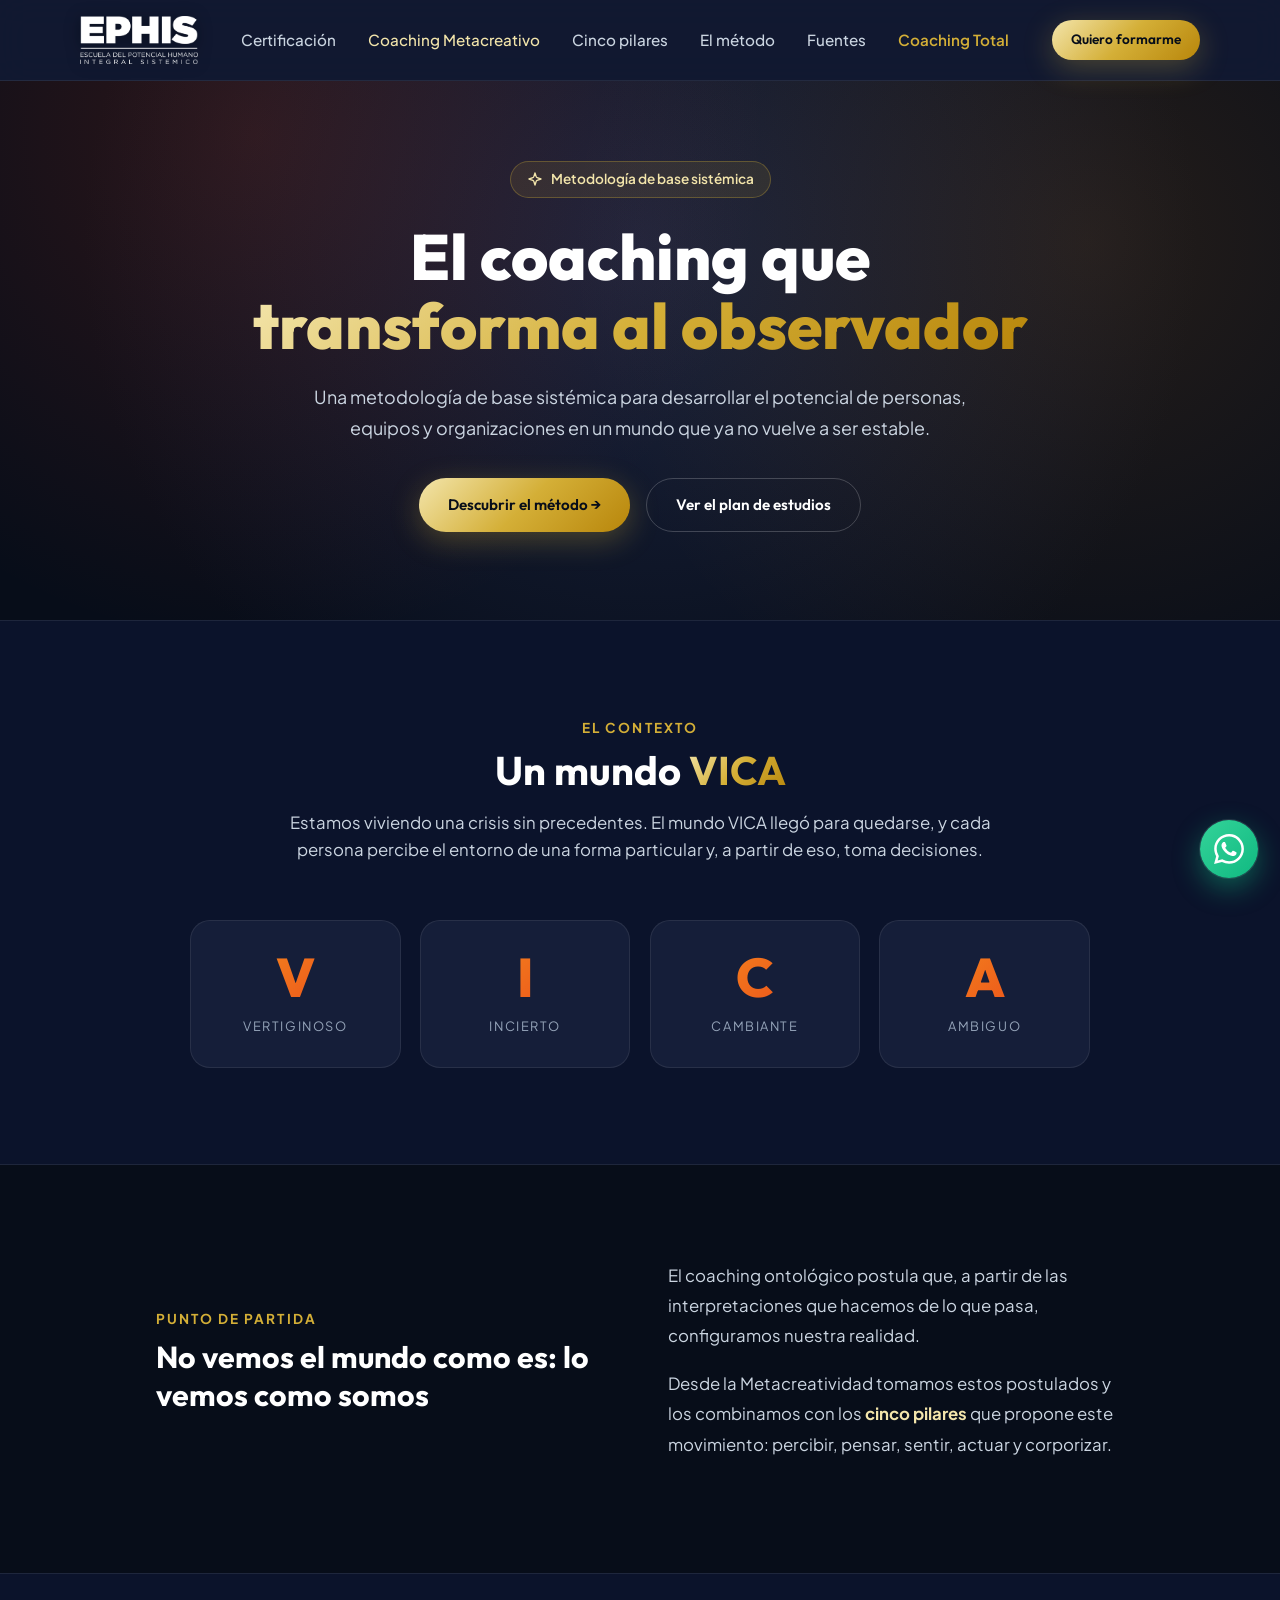
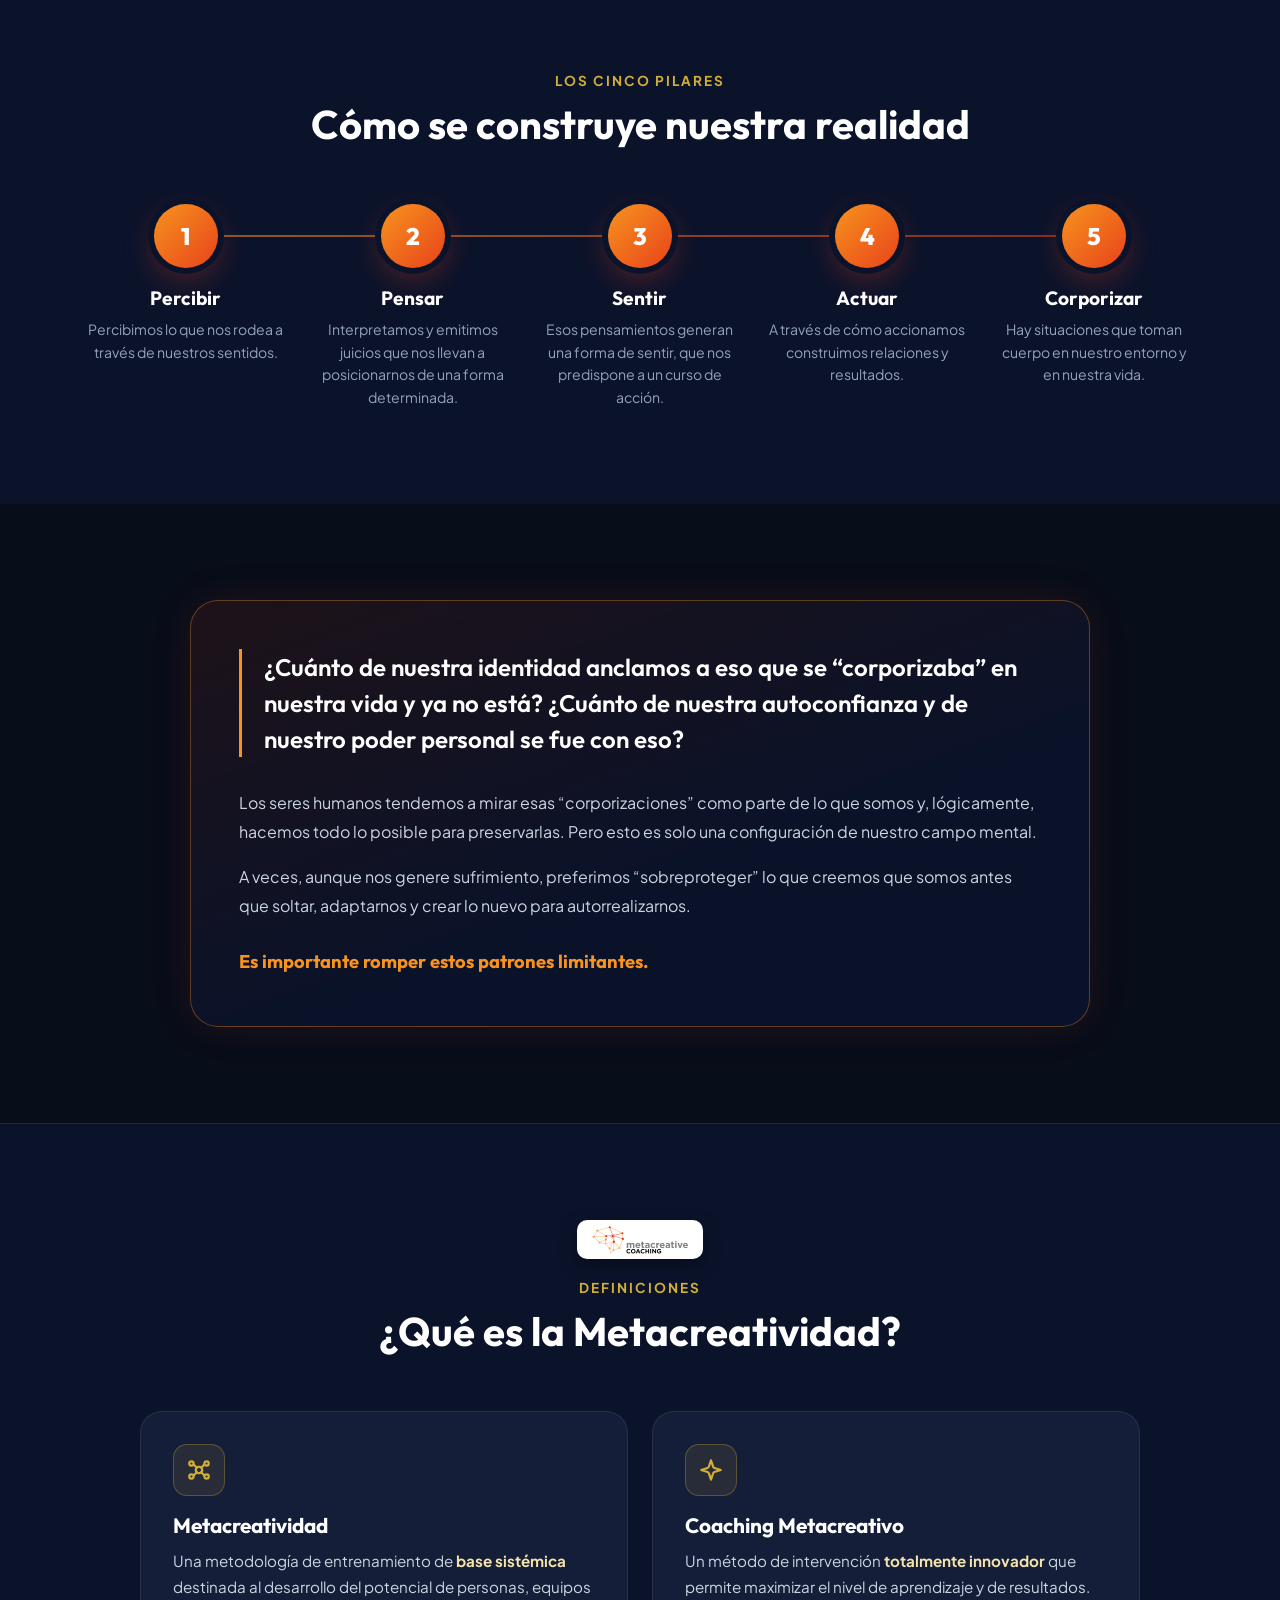
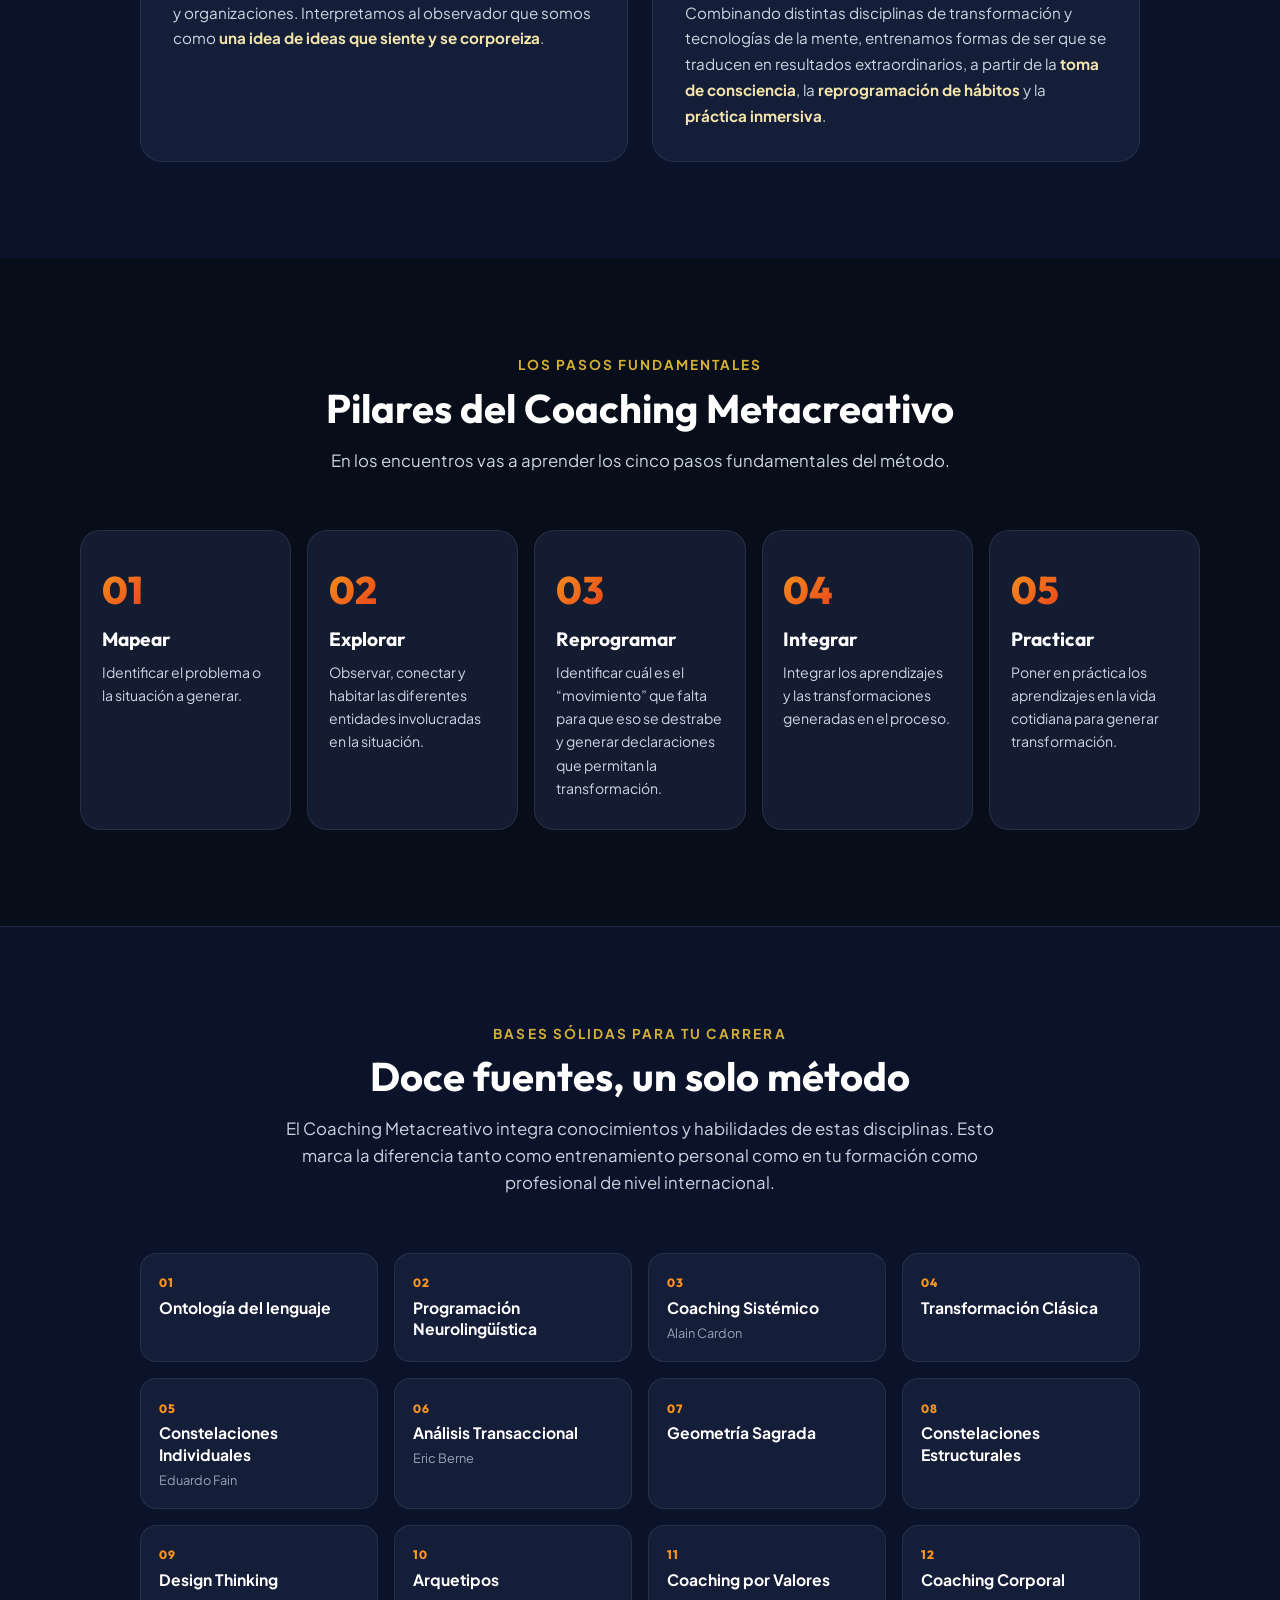
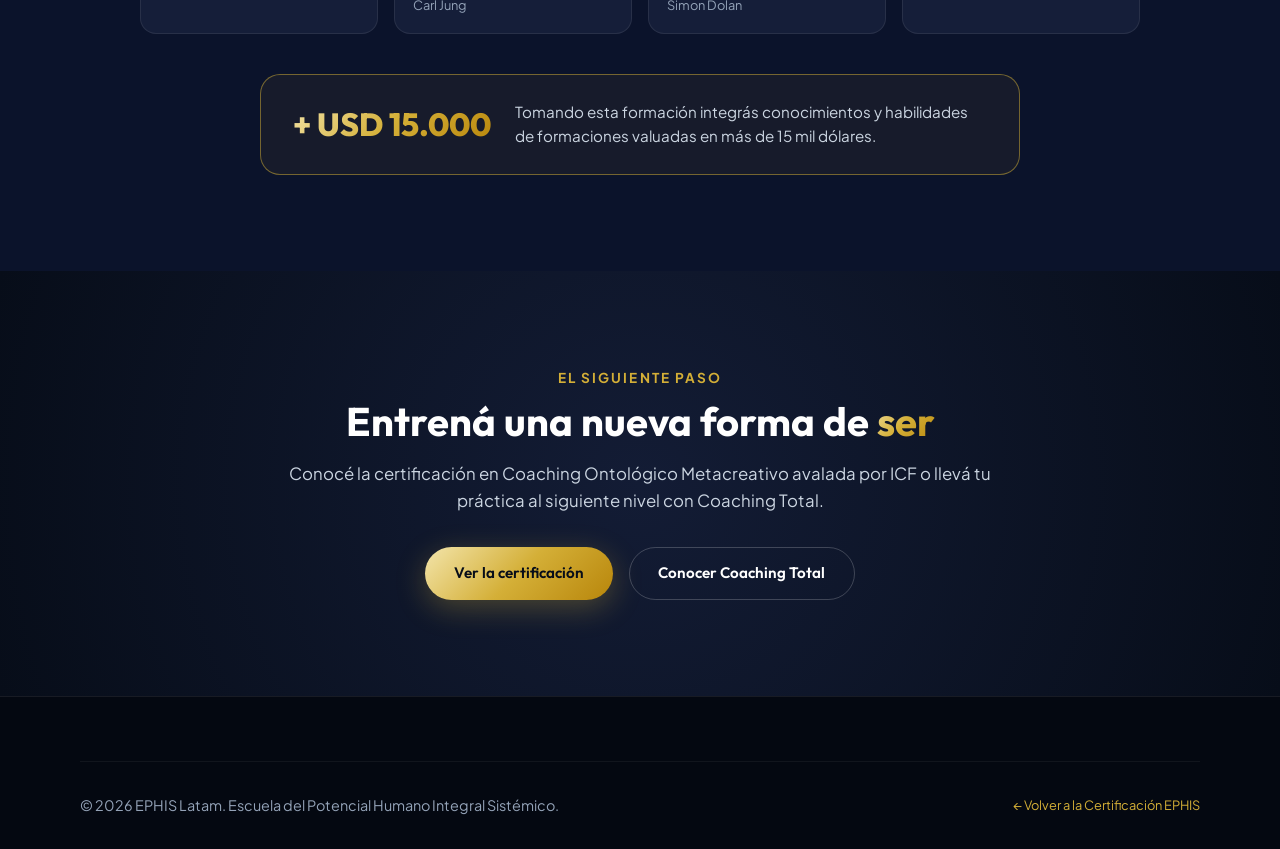
==== commit 916ee73a: "Add files via upload" ====
--- a/coaching-metacreativo.html
+++ b/coaching-metacreativo.html
@@ -11,7 +11,7 @@
   <meta property="og:type" content="website">
   <meta property="og:image" content="assets/metacreative_logo.png">
 
-  <link rel="stylesheet" href="styles.css?v=21">
+  <link rel="stylesheet" href="styles.css?v=23">
 </head>
 <body class="mc-page">
 
@@ -252,5 +252,9 @@
     </div>
   </footer>
 
+  <a href="https://wa.me/5491124893797?text=Hola%2C%20quiero%20recibir%20informaci%C3%B3n%20sobre%20los%20programas%20de%20EPHIS%20Latam." target="_blank" rel="noopener" class="wa-float" aria-label="Escribinos por WhatsApp">
+    <svg width="30" height="30" viewBox="0 0 24 24" fill="currentColor" aria-hidden="true"><path d="M17.47 14.38c-.3-.15-1.76-.87-2.03-.97-.27-.1-.47-.15-.67.15-.2.3-.77.97-.94 1.17-.17.2-.35.22-.65.07-.3-.15-1.26-.46-2.4-1.48-.89-.79-1.49-1.77-1.66-2.07-.17-.3-.02-.46.13-.61.14-.13.3-.35.45-.52.15-.17.2-.3.3-.5.1-.2.05-.37-.02-.52-.08-.15-.67-1.61-.92-2.2-.24-.58-.49-.5-.67-.51h-.57c-.2 0-.52.07-.8.37-.27.3-1.04 1.02-1.04 2.48 0 1.46 1.07 2.88 1.21 3.08.15.2 2.1 3.2 5.08 4.49.71.31 1.26.49 1.69.63.71.23 1.36.2 1.87.12.57-.08 1.76-.72 2-1.41.25-.7.25-1.29.17-1.41-.07-.12-.27-.2-.57-.35M12.05 21.78h-.01a9.87 9.87 0 0 1-5.03-1.38l-.36-.21-3.74.98 1-3.65-.24-.37a9.86 9.86 0 0 1-1.51-5.26c0-5.45 4.44-9.88 9.89-9.88 2.64 0 5.12 1.03 6.99 2.9a9.82 9.82 0 0 1 2.89 6.99c0 5.45-4.44 9.88-9.88 9.88M20.52 3.45A11.8 11.8 0 0 0 12.05 0C5.5 0 .16 5.34.16 11.89c0 2.1.55 4.14 1.59 5.95L.06 24l6.3-1.65a11.88 11.88 0 0 0 5.68 1.45h.01c6.55 0 11.89-5.34 11.89-11.89 0-3.18-1.24-6.17-3.48-8.41"/></svg>
+  </a>
+
 </body>
 </html>
--- a/styles.css
+++ b/styles.css
@@ -2697,3 +2697,85 @@
   margin: 0 0 0.8rem 1.1rem;
   list-style: disc;
 }
+
+/* FAQ: etapas de la modalidad de cursado */
+.modality-phases {
+  display: grid;
+  grid-template-columns: 1fr 1fr;
+  gap: 1rem;
+  margin-top: 1.2rem;
+}
+
+.modality-phase {
+  padding: 1.1rem 1.3rem;
+  border-radius: 14px;
+  border: 1px solid var(--border-subtle);
+  background: rgba(255, 255, 255, 0.03);
+}
+
+.modality-phase-gold {
+  border-color: var(--border-active);
+  background: rgba(212, 175, 55, 0.07);
+}
+
+.modality-months {
+  display: block;
+  font-size: 0.72rem;
+  font-weight: 700;
+  text-transform: uppercase;
+  letter-spacing: 0.12em;
+  color: var(--accent-gold-primary);
+  margin-bottom: 0.3rem;
+}
+
+.modality-phase strong {
+  display: block;
+  color: var(--text-primary);
+  font-family: var(--font-heading);
+  font-size: 1.05rem;
+  line-height: 1.3;
+  margin-bottom: 0.4rem;
+}
+
+.modality-phase p {
+  margin: 0;
+  font-size: 0.9rem;
+  line-height: 1.6;
+}
+
+@media (max-width: 640px) {
+  .modality-phases {
+    grid-template-columns: 1fr;
+  }
+}
+
+/* Botón flotante de WhatsApp */
+.wa-float {
+  position: fixed;
+  right: 1.4rem;
+  bottom: 1.4rem;
+  z-index: 900;
+  width: 58px;
+  height: 58px;
+  border-radius: 50%;
+  display: grid;
+  place-items: center;
+  color: #fff;
+  background: linear-gradient(135deg, #34D399 0%, #10B981 100%);
+  box-shadow: 0 10px 28px rgba(16, 185, 129, 0.45), 0 0 0 1px rgba(255, 255, 255, 0.12);
+  transition: transform 0.25s ease, box-shadow 0.25s ease;
+}
+
+.wa-float:hover {
+  transform: translateY(-3px) scale(1.05);
+  box-shadow: 0 14px 34px rgba(16, 185, 129, 0.6), 0 0 0 1px rgba(255, 255, 255, 0.2);
+}
+
+@media (max-width: 560px) {
+  .wa-float {
+    right: 1rem;
+    bottom: 1rem;
+    width: 54px;
+    height: 54px;
+  }
+}
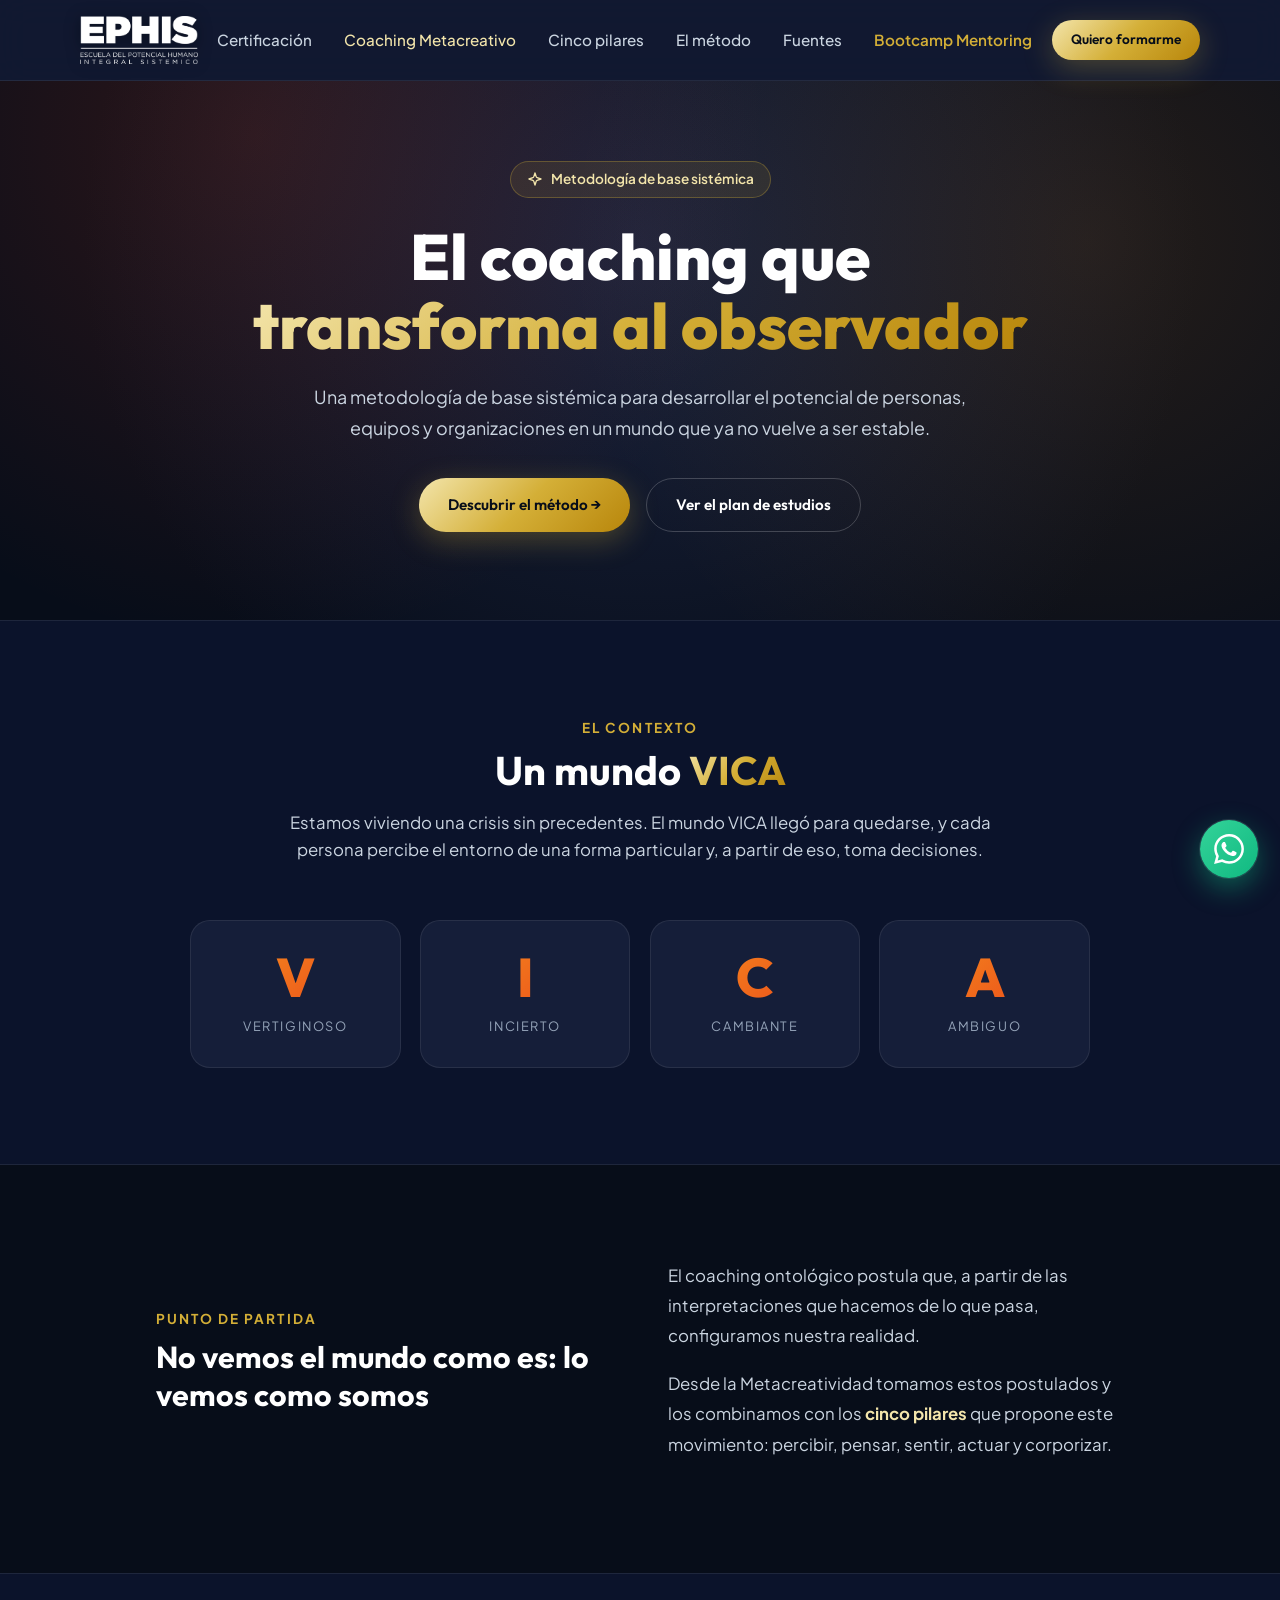
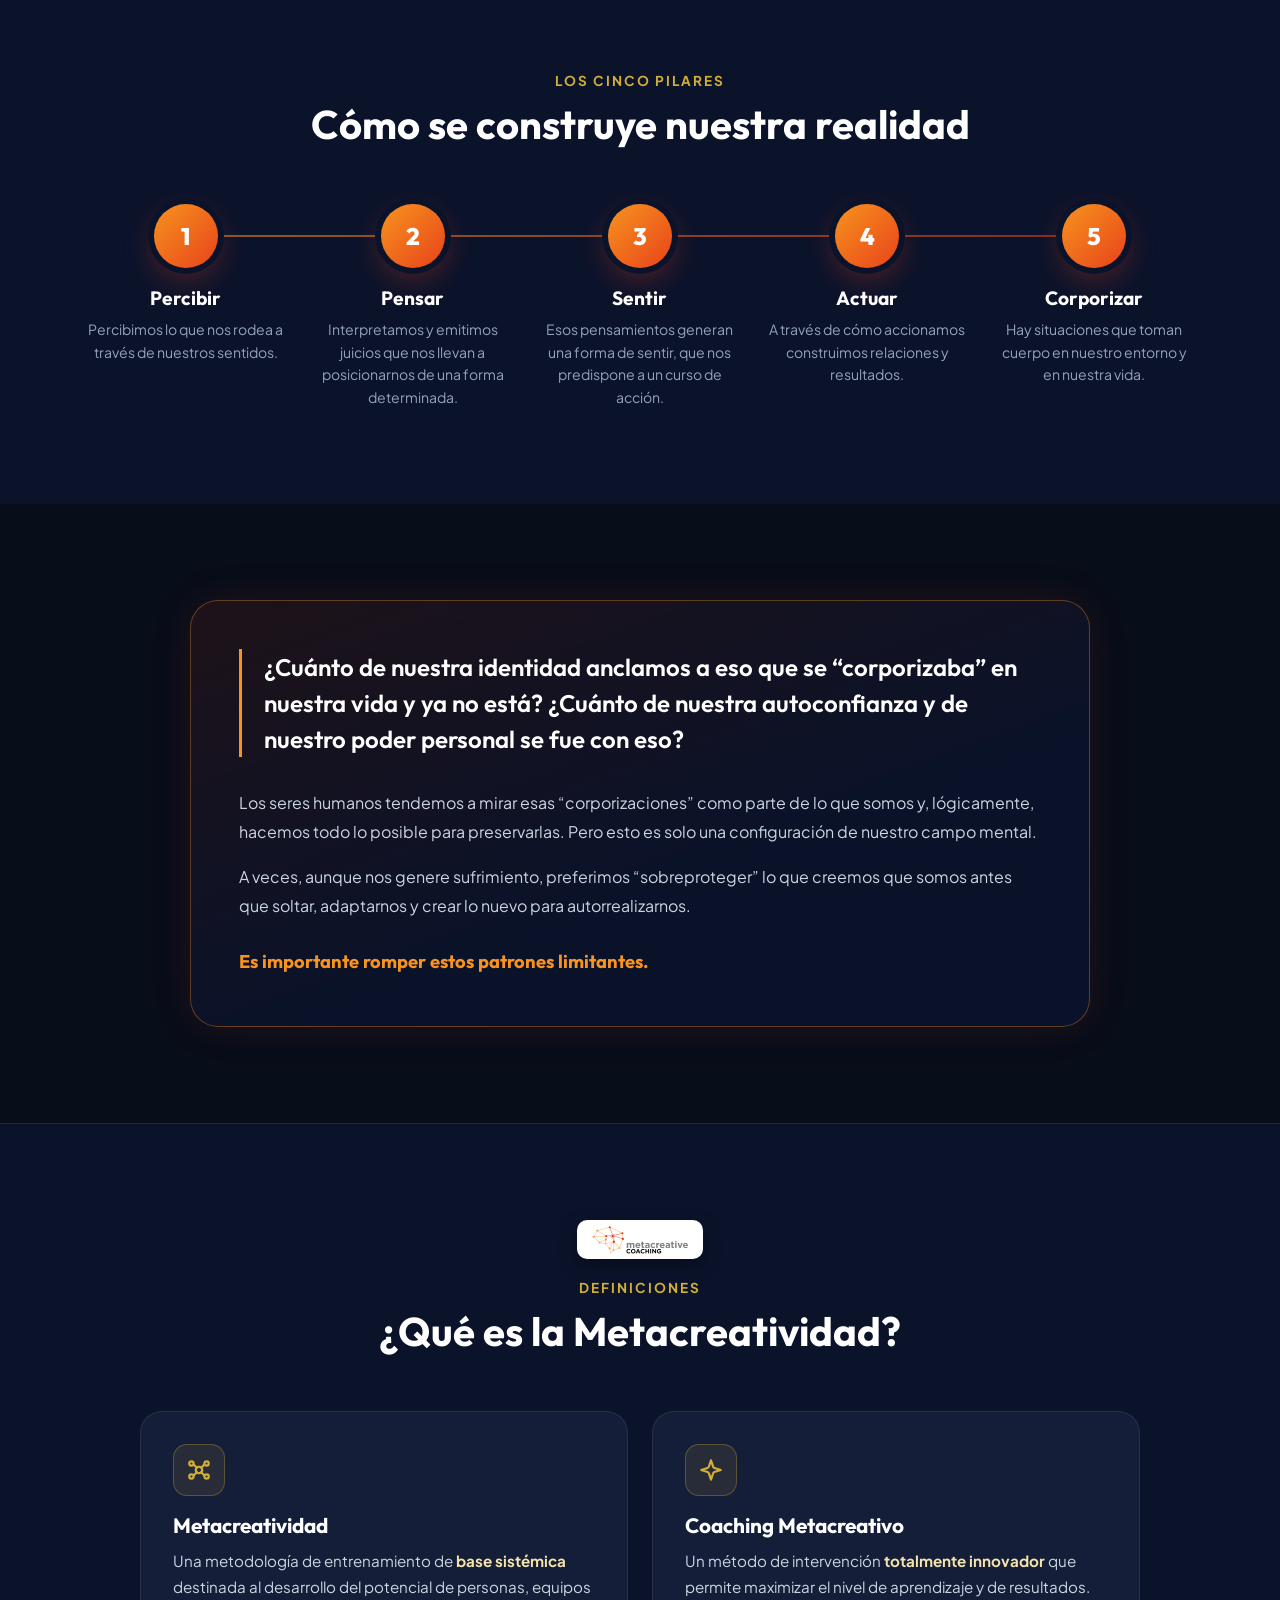
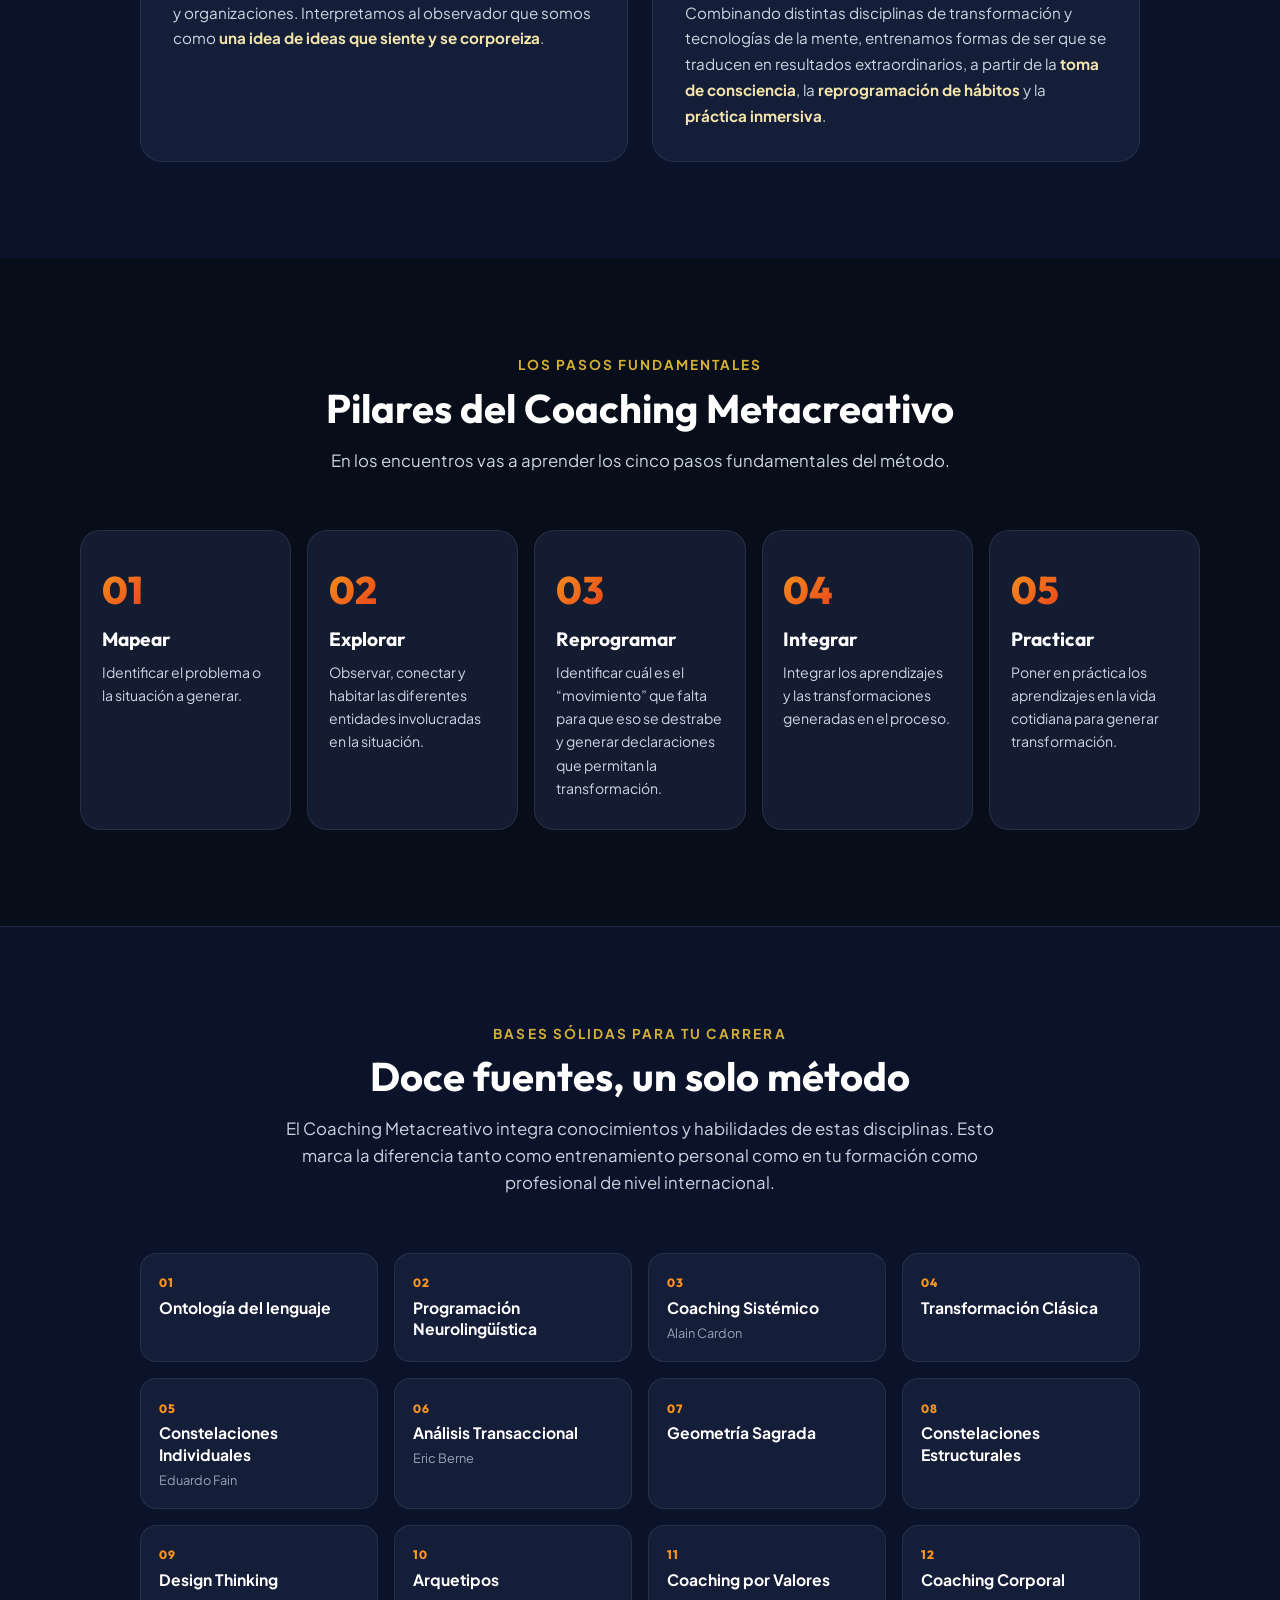
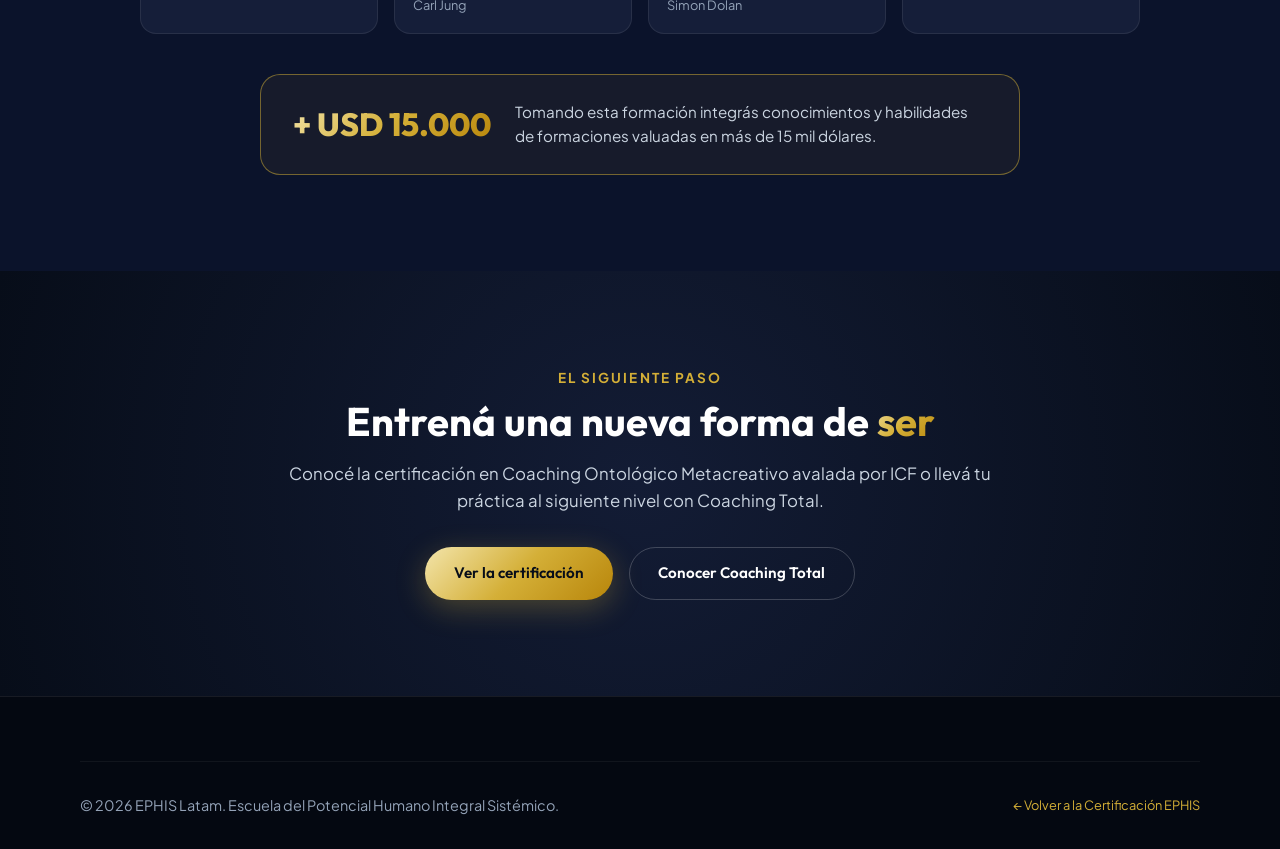
==== commit 966a4c11: "Add files via upload" ====
--- a/coaching-metacreativo.html
+++ b/coaching-metacreativo.html
@@ -11,7 +11,7 @@
   <meta property="og:type" content="website">
   <meta property="og:image" content="assets/metacreative_logo.png">
 
-  <link rel="stylesheet" href="styles.css?v=23">
+  <link rel="stylesheet" href="styles.css?v=30">
 </head>
 <body class="mc-page">
 
@@ -28,7 +28,7 @@
           <li><a href="#pilares" class="nav-link">Cinco pilares</a></li>
           <li><a href="#metodo" class="nav-link">El método</a></li>
           <li><a href="#fuentes" class="nav-link">Fuentes</a></li>
-          <li><a href="coaching-total.html" class="nav-link nav-link-highlight">Coaching Total</a></li>
+          <li><a href="coaching-total.html" class="nav-link nav-link-highlight">Bootcamp Mentoring</a></li>
         </ul>
       </nav>
 
--- a/styles.css
+++ b/styles.css
@@ -476,6 +476,7 @@
 .section-title {
   font-size: 2.5rem;
   margin-bottom: 1rem;
+  text-wrap: balance;
 }
 
 .section-desc {
@@ -2779,3 +2780,99 @@
     height: 54px;
   }
 }
+
+/* Carrusel de empresas y líderes */
+.clients-section {
+  padding: 4rem 0 4.5rem;
+  background: var(--bg-dark);
+  border-top: 1px solid var(--border-subtle);
+  overflow: hidden;
+}
+
+.clients-head {
+  text-align: center;
+  max-width: 980px;
+  margin: 0 auto 2.5rem;
+}
+
+.clients-title {
+  font-size: clamp(1.6rem, 3.4vw, 2.2rem);
+  line-height: 1.25;
+  text-wrap: balance;
+}
+
+.clients-marquee {
+  position: relative;
+  -webkit-mask-image: linear-gradient(90deg, transparent 0%, #000 10%, #000 90%, transparent 100%);
+  mask-image: linear-gradient(90deg, transparent 0%, #000 10%, #000 90%, transparent 100%);
+}
+
+.clients-track {
+  display: flex;
+  width: max-content;
+  animation: clientsScroll 45s linear infinite;
+}
+
+.clients-marquee:hover .clients-track {
+  animation-play-state: paused;
+}
+
+.clients-list {
+  display: flex;
+  align-items: center;
+  gap: 1.25rem;
+  padding: 0 0.625rem;
+  list-style: none;
+  margin: 0;
+}
+
+.clients-item {
+  flex: 0 0 auto;
+  box-sizing: border-box;
+  display: block;
+  width: 190px;
+  height: 100px;
+  padding: 1rem 1.4rem;
+  border-radius: 16px;
+  background: #fff;
+  box-shadow: 0 8px 24px rgba(0, 0, 0, 0.3);
+  opacity: 0.92;
+  transition: opacity 0.25s ease, transform 0.25s ease;
+}
+
+.clients-item:hover {
+  opacity: 1;
+  transform: translateY(-3px);
+}
+
+.clients-item img {
+  width: 100%;
+  height: 100%;
+  object-fit: contain;
+  display: block;
+}
+
+@keyframes clientsScroll {
+  from { transform: translateX(0); }
+  to { transform: translateX(-50%); }
+}
+
+@media (max-width: 560px) {
+  .clients-item {
+    width: 150px;
+    height: 82px;
+    padding: 0.8rem 1rem;
+  }
+  .clients-track {
+    animation-duration: 35s;
+  }
+}
+
+@media (prefers-reduced-motion: reduce) {
+  .clients-track {
+    animation: none;
+  }
+  .clients-marquee {
+    overflow-x: auto;
+  }
+}
